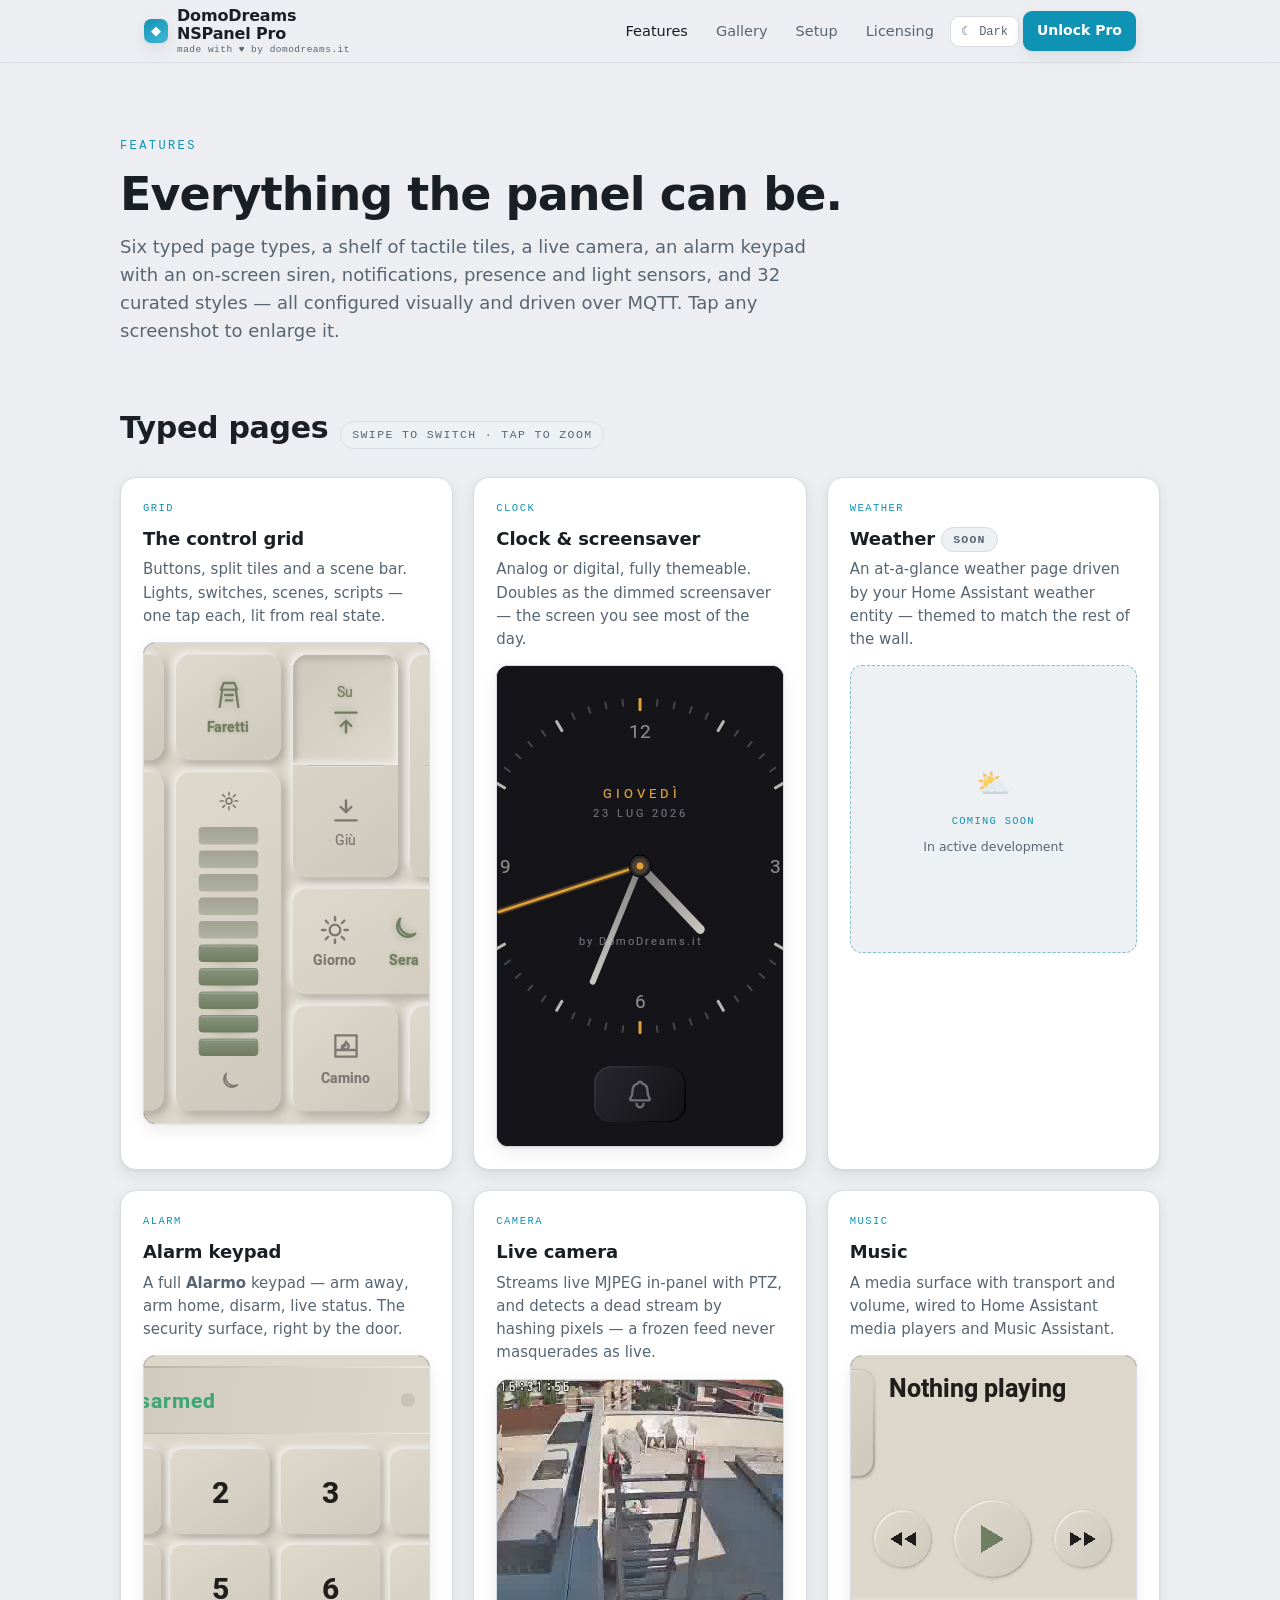
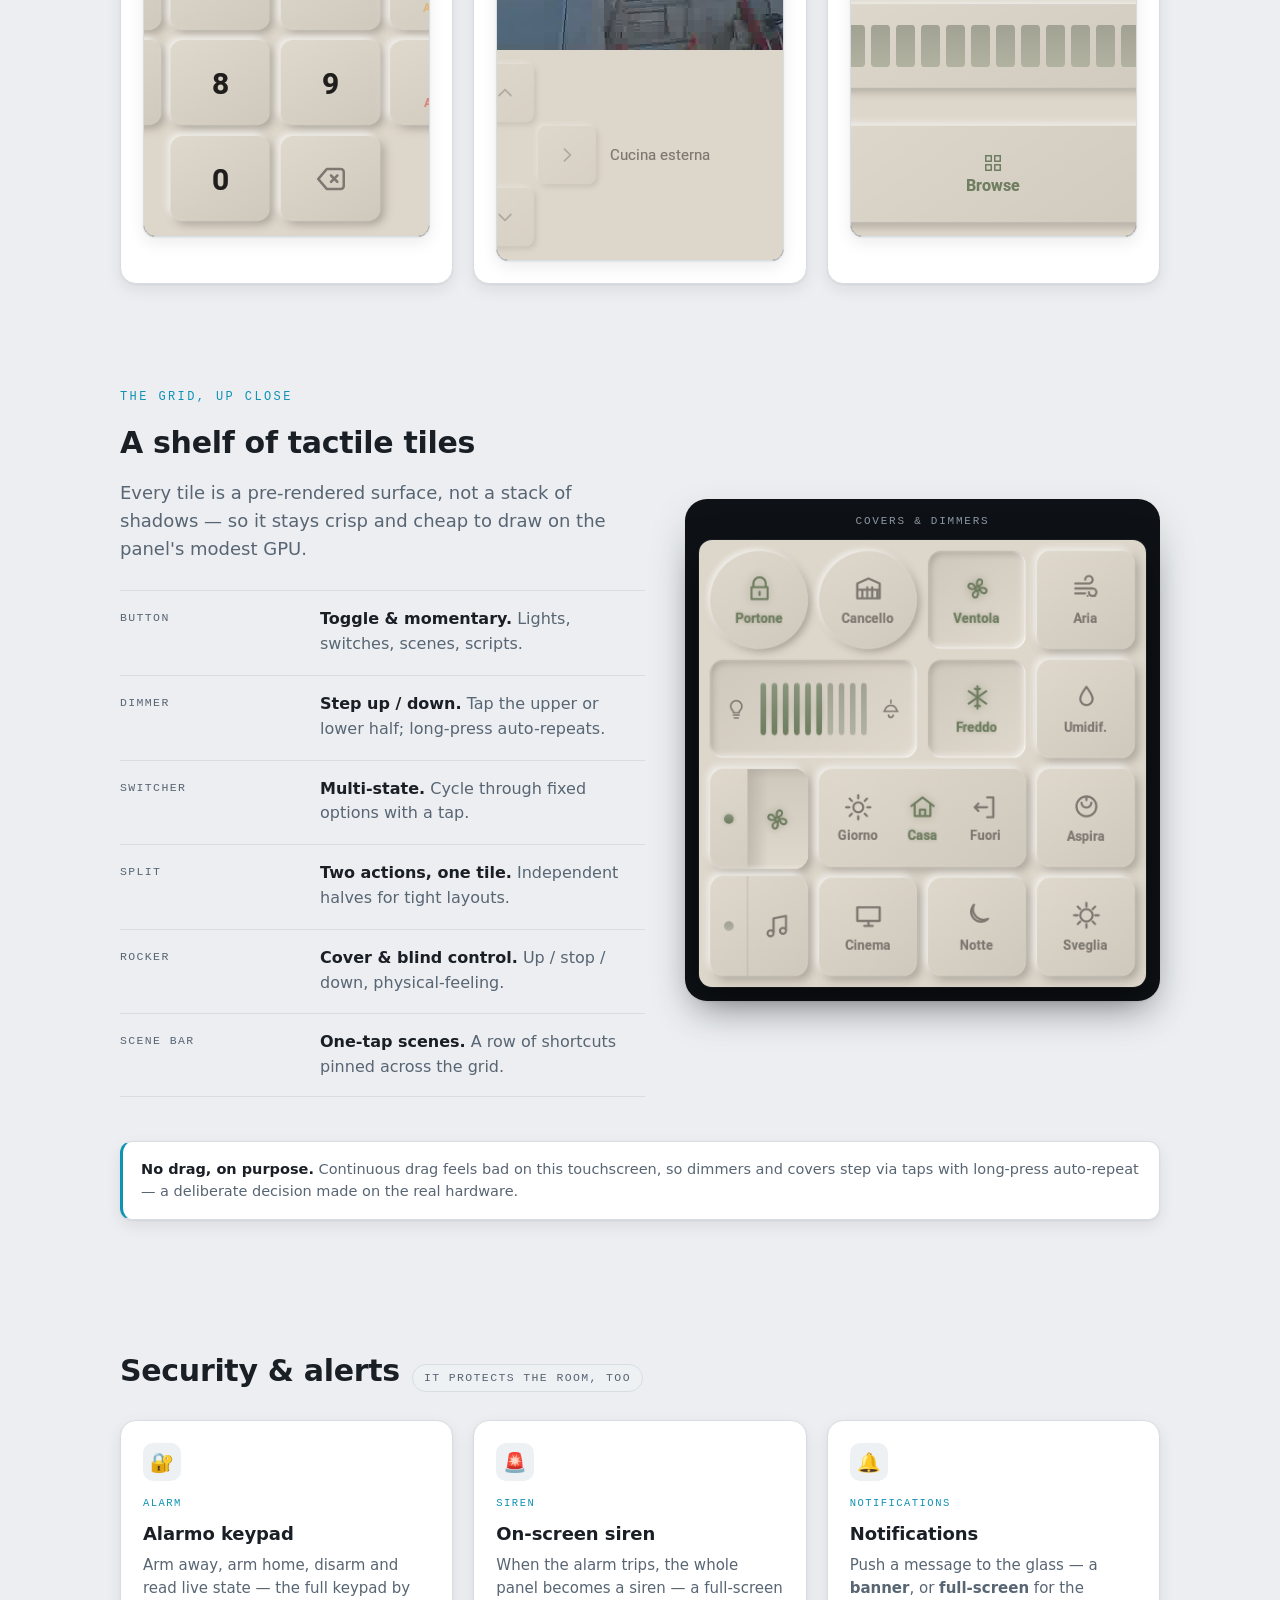
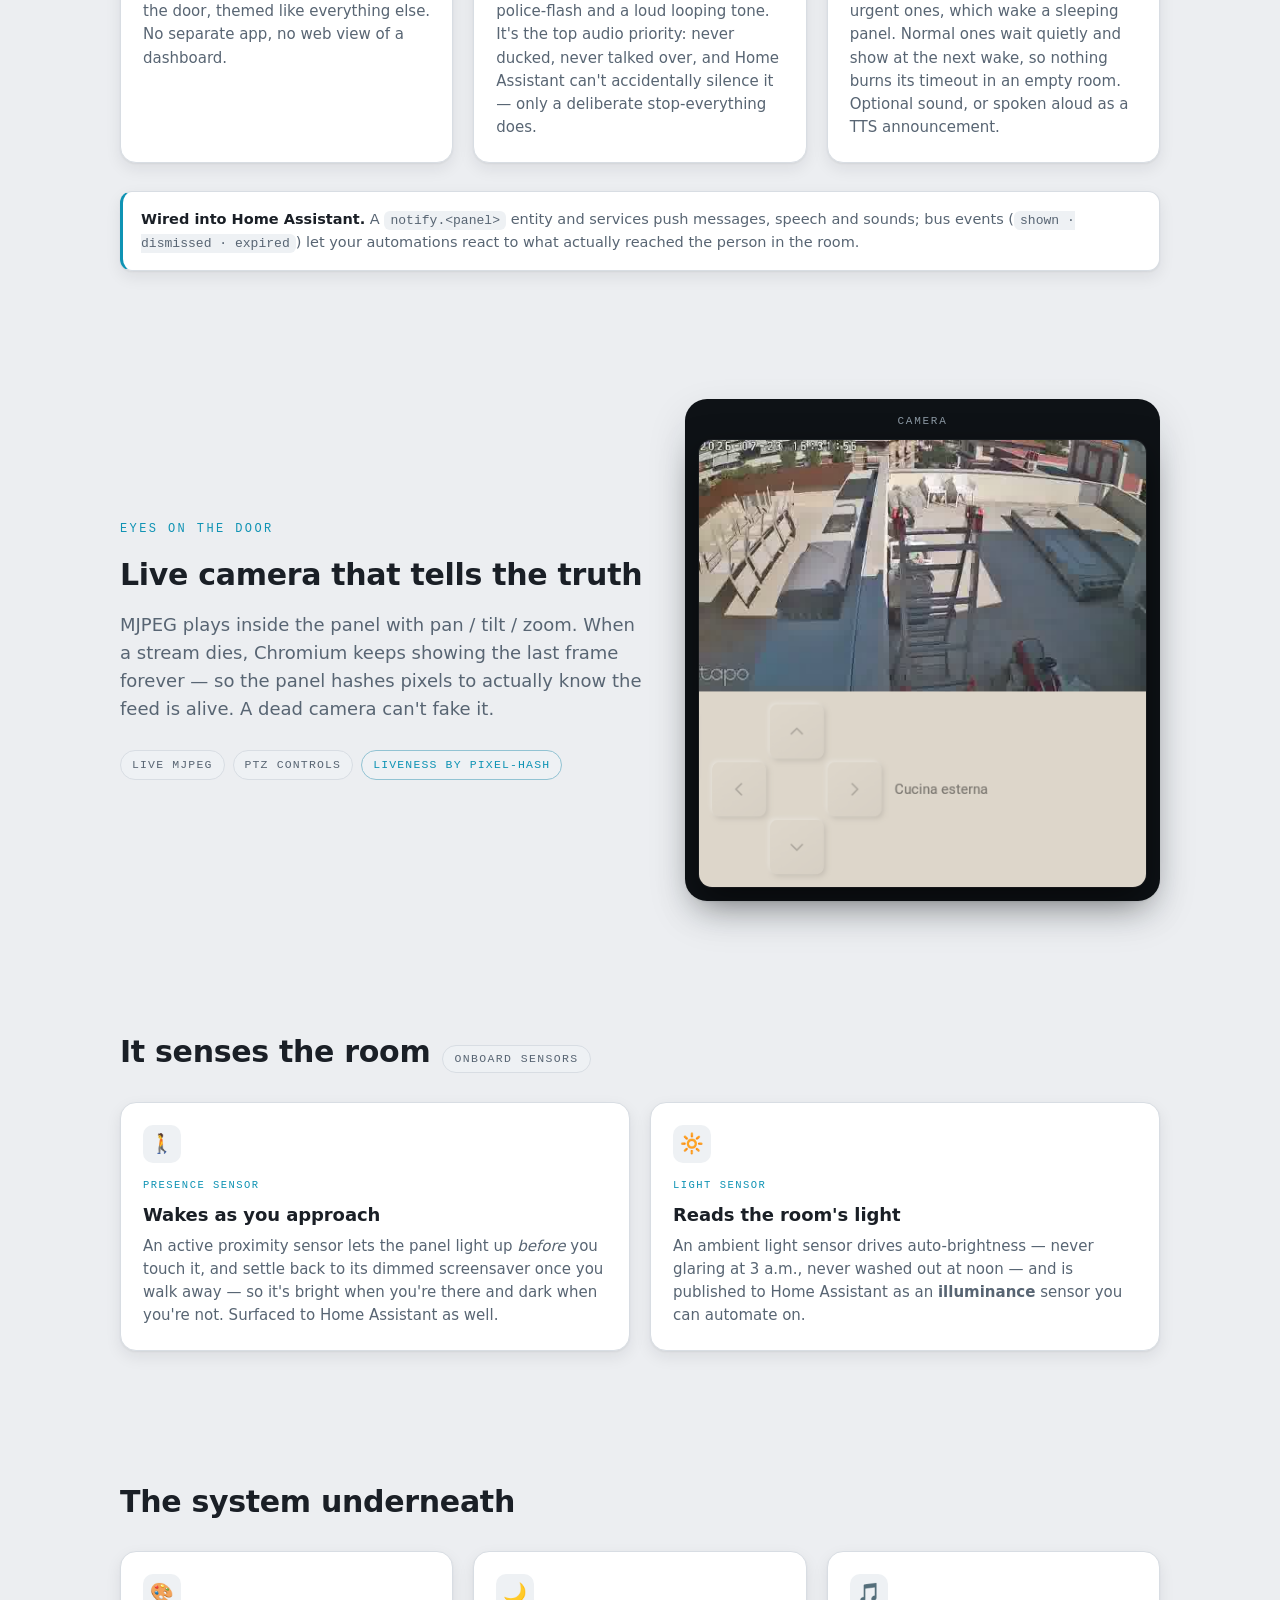
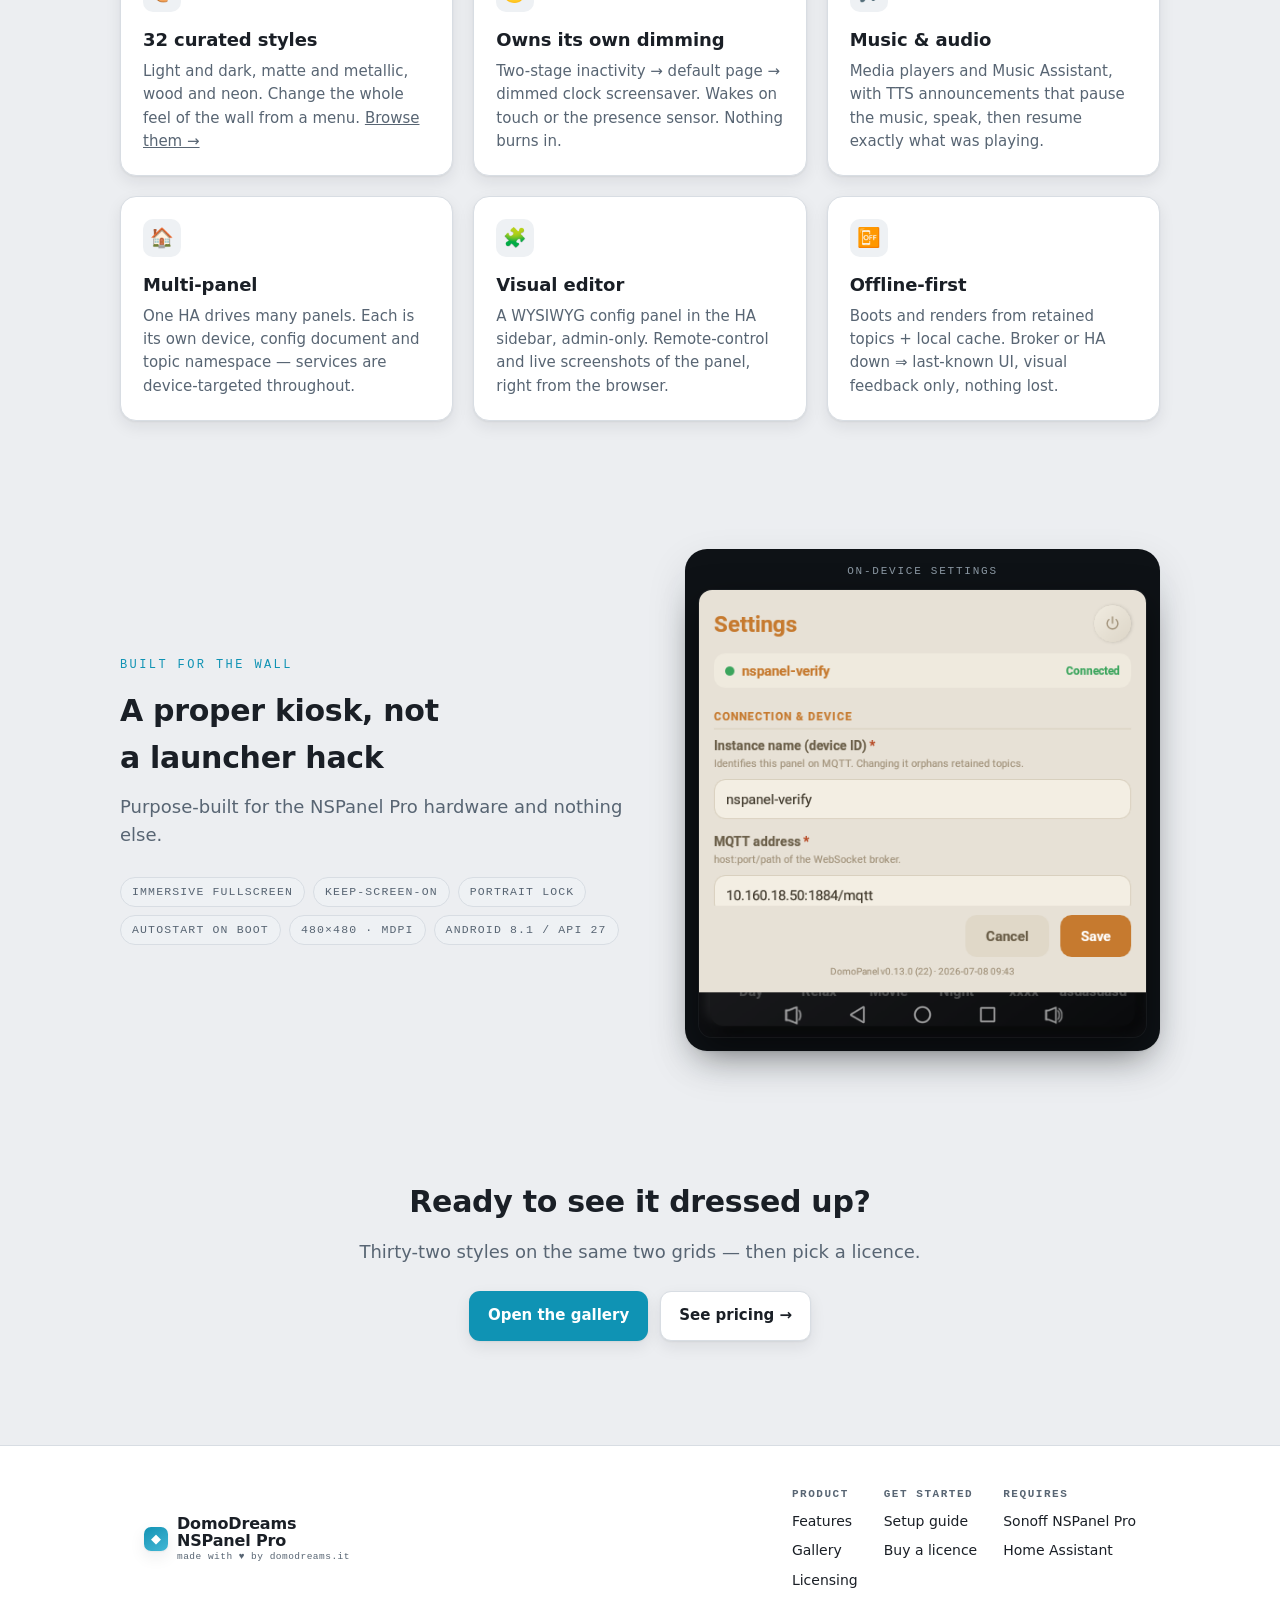
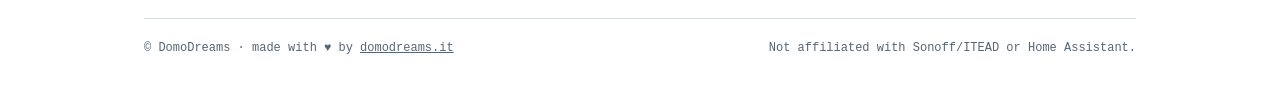
==== site/features.html @ 081d9b8d "site: add marketing site + Theme Studio (static)" ====
<!doctype html>
<html lang="en">
<head>
<meta charset="utf-8">
<meta name="viewport" content="width=device-width, initial-scale=1">
<title>Features — DomoDreams NSPanel Pro</title>
<meta name="description" content="Typed pages, tactile tiles, a live camera, an Alarmo keypad, an on-screen siren and notifications, presence and light sensors, 32 curated styles — all configured from Home Assistant.">
<link rel="icon" href="data:image/svg+xml,%3Csvg xmlns='http://www.w3.org/2000/svg' viewBox='0 0 32 32'%3E%3Crect width='32' height='32' rx='8' fill='%230f93b4'/%3E%3Ctext x='16' y='22' font-size='18' text-anchor='middle' fill='white' font-family='sans-serif'%3E%E2%97%86%3C/text%3E%3C/svg%3E">
<link rel="stylesheet" href="assets/style.css">
</head>
<body>

<header class="site-header">
  <div class="wrap">
    <a class="logo" href="index.html"><span class="logo-mark">◆</span>
      <span class="logo-text">DomoDreams <b>NSPanel Pro</b><small class="payoff">made with ♥ by domodreams.it</small></span></a>
    <nav class="site-nav">
      <a href="features.html" aria-current="page">Features</a>
      <a href="gallery.html">Gallery</a>
      <a href="setup.html">Setup</a>
      <a href="licensing.html">Licensing</a>
      <button id="themeBtn" type="button" aria-label="Toggle color theme">☾ Dark</button>
      <a class="btn btn-primary btn-sm" href="licensing.html#buy">Unlock Pro</a>
    </nav>
  </div>
</header>

<main>
  <section class="wrap hero">
    <p class="brand">Features</p>
    <h1>Everything the panel can be.</h1>
    <p class="lede">Six typed page types, a shelf of tactile tiles, a live camera, an alarm
      keypad with an on-screen siren, notifications, presence and light sensors, and 32
      curated styles — all configured visually and driven over MQTT. Tap any screenshot to
      enlarge it.</p>
  </section>

  <!-- PAGE TYPES -->
  <section class="wrap section-tight">
    <div class="sec-head"><h2>Typed pages</h2>
      <span class="tone">swipe to switch · tap to zoom</span></div>
    <div class="grid cols-3">
      <div class="card">
        <p class="klabel">grid</p>
        <h3>The control grid</h3>
        <p>Buttons, split tiles and a scene bar. Lights, switches, scenes, scripts — one tap
          each, lit from real state.</p>
        <div class="pt-shot"><img class="zoom" src="assets/img/grid.png" alt="Grid page on the panel" width="480" height="480" loading="lazy"></div>
      </div>
      <div class="card">
        <p class="klabel">clock</p>
        <h3>Clock &amp; screensaver</h3>
        <p>Analog or digital, fully themeable. Doubles as the dimmed screensaver — the screen
          you see most of the day.</p>
        <div class="pt-shot"><img class="zoom" src="assets/img/clock.png" alt="Clock page on the panel" width="480" height="480" loading="lazy"></div>
      </div>
      <div class="card">
        <p class="klabel">weather</p>
        <h3>Weather <span class="chip" style="vertical-align:middle">soon</span></h3>
        <p>An at-a-glance weather page driven by your Home Assistant weather entity — themed to
          match the rest of the wall.</p>
        <div class="ph soon"><span class="ph-ico">⛅</span><span class="ph-t">Coming soon</span>
          <span class="ph-s">In active development</span></div>
      </div>
      <div class="card">
        <p class="klabel">alarm</p>
        <h3>Alarm keypad</h3>
        <p>A full <b>Alarmo</b> keypad — arm away, arm home, disarm, live status. The security
          surface, right by the door.</p>
        <div class="pt-shot"><img class="zoom" src="assets/img/alarm.png" alt="Alarm keypad on the panel" width="480" height="480" loading="lazy"></div>
      </div>
      <div class="card">
        <p class="klabel">camera</p>
        <h3>Live camera</h3>
        <p>Streams live MJPEG in-panel with PTZ, and detects a dead stream by hashing pixels —
          a frozen feed never masquerades as live.</p>
        <div class="pt-shot"><img class="zoom" src="assets/img/camera.png" alt="Camera page on the panel" width="480" height="480" loading="lazy"></div>
      </div>
      <div class="card">
        <p class="klabel">music</p>
        <h3>Music</h3>
        <p>A media surface with transport and volume, wired to Home Assistant media players and
          Music Assistant.</p>
        <div class="pt-shot"><img class="zoom" src="assets/img/music.png" alt="Music page on the panel" width="480" height="480" loading="lazy"></div>
      </div>
    </div>
  </section>

  <!-- TILES -->
  <section class="wrap section">
    <div class="hero-grid" style="align-items:center">
      <div>
        <p class="brand">The grid, up close</p>
        <h2>A shelf of tactile tiles</h2>
        <p class="lede">Every tile is a pre-rendered surface, not a stack of shadows — so it
          stays crisp and cheap to draw on the panel's modest GPU.</p>
        <dl class="deflist pad-top">
          <div class="row"><dt>button</dt><dd><b>Toggle &amp; momentary.</b> <span>Lights, switches, scenes, scripts.</span></dd></div>
          <div class="row"><dt>dimmer</dt><dd><b>Step up / down.</b> <span>Tap the upper or lower half; long-press auto-repeats.</span></dd></div>
          <div class="row"><dt>switcher</dt><dd><b>Multi-state.</b> <span>Cycle through fixed options with a tap.</span></dd></div>
          <div class="row"><dt>split</dt><dd><b>Two actions, one tile.</b> <span>Independent halves for tight layouts.</span></dd></div>
          <div class="row"><dt>rocker</dt><dd><b>Cover &amp; blind control.</b> <span>Up / stop / down, physical-feeling.</span></dd></div>
          <div class="row"><dt>scene bar</dt><dd><b>One-tap scenes.</b> <span>A row of shortcuts pinned across the grid.</span></dd></div>
        </dl>
      </div>
      <figure class="device"><figcaption>Covers &amp; dimmers</figcaption>
        <img class="zoom" src="assets/img/covers.png" alt="Cover and dimmer tiles" width="480" height="480"></figure>
    </div>
    <div class="callout pad-top">
      <p><strong>No drag, on purpose.</strong> Continuous drag feels bad on this touchscreen, so
        dimmers and covers step via taps with long-press auto-repeat — a deliberate decision made
        on the real hardware.</p>
    </div>
  </section>

  <!-- SECURITY & ALERTS -->
  <section class="wrap section">
    <div class="sec-head"><h2>Security &amp; alerts</h2><span class="tone">it protects the room, too</span></div>
    <div class="grid cols-3">
      <div class="card">
        <div class="ico">🔐</div>
        <p class="klabel">alarm</p>
        <h3>Alarmo keypad</h3>
        <p>Arm away, arm home, disarm and read live state — the full keypad by the door, themed
          like everything else. No separate app, no web view of a dashboard.</p>
      </div>
      <div class="card">
        <div class="ico">🚨</div>
        <p class="klabel">siren</p>
        <h3>On-screen siren</h3>
        <p>When the alarm trips, the whole panel becomes a siren — a full-screen police-flash and
          a loud looping tone. It's the top audio priority: never ducked, never talked over, and
          Home Assistant can't accidentally silence it — only a deliberate stop-everything does.</p>
      </div>
      <div class="card">
        <div class="ico">🔔</div>
        <p class="klabel">notifications</p>
        <h3>Notifications</h3>
        <p>Push a message to the glass — a <b>banner</b>, or <b>full-screen</b> for the urgent
          ones, which wake a sleeping panel. Normal ones wait quietly and show at the next wake,
          so nothing burns its timeout in an empty room. Optional sound, or spoken aloud as a TTS
          announcement.</p>
      </div>
    </div>
    <div class="callout pad-top">
      <p><strong>Wired into Home Assistant.</strong> A <code class="inline">notify.&lt;panel&gt;</code>
        entity and services push messages, speech and sounds; bus events
        (<code class="inline">shown · dismissed · expired</code>) let your automations react to
        what actually reached the person in the room.</p>
    </div>
  </section>

  <!-- CAMERA -->
  <section class="wrap section">
    <div class="hero-grid" style="align-items:center">
      <div>
        <p class="brand">Eyes on the door</p>
        <h2>Live camera that tells the truth</h2>
        <p class="lede">MJPEG plays inside the panel with pan / tilt / zoom. When a stream dies,
          Chromium keeps showing the last frame forever — so the panel hashes pixels to actually
          know the feed is alive. A dead camera can't fake it.</p>
        <div class="chips pad-top">
          <span class="chip">Live MJPEG</span>
          <span class="chip">PTZ controls</span>
          <span class="chip accent">Liveness by pixel-hash</span>
        </div>
      </div>
      <figure class="device"><figcaption>Camera</figcaption>
        <img class="zoom" src="assets/img/camera.png" alt="Live camera page on the panel" width="480" height="480" loading="lazy"></figure>
    </div>
  </section>

  <!-- SENSORS -->
  <section class="wrap section">
    <div class="sec-head"><h2>It senses the room</h2><span class="tone">onboard sensors</span></div>
    <div class="grid cols-2">
      <div class="card">
        <div class="ico">🚶</div>
        <p class="klabel">presence sensor</p>
        <h3>Wakes as you approach</h3>
        <p>An active proximity sensor lets the panel light up <em>before</em> you touch it, and
          settle back to its dimmed screensaver once you walk away — so it's bright when you're
          there and dark when you're not. Surfaced to Home Assistant as well.</p>
      </div>
      <div class="card">
        <div class="ico">🔆</div>
        <p class="klabel">light sensor</p>
        <h3>Reads the room's light</h3>
        <p>An ambient light sensor drives auto-brightness — never glaring at 3 a.m., never washed
          out at noon — and is published to Home Assistant as an <b>illuminance</b> sensor you can
          automate on.</p>
      </div>
    </div>
  </section>

  <!-- SYSTEM -->
  <section class="wrap section">
    <div class="sec-head"><h2>The system underneath</h2></div>
    <div class="grid cols-3">
      <div class="card">
        <div class="ico">🎨</div>
        <h3>32 curated styles</h3>
        <p>Light and dark, matte and metallic, wood and neon. Change the whole feel of the wall
          from a menu. <a href="gallery.html">Browse them →</a></p>
      </div>
      <div class="card">
        <div class="ico">🌙</div>
        <h3>Owns its own dimming</h3>
        <p>Two-stage inactivity → default page → dimmed clock screensaver. Wakes on touch or the
          presence sensor. Nothing burns in.</p>
      </div>
      <div class="card">
        <div class="ico">🎵</div>
        <h3>Music &amp; audio</h3>
        <p>Media players and Music Assistant, with TTS announcements that pause the music, speak,
          then resume exactly what was playing.</p>
      </div>
      <div class="card">
        <div class="ico">🏠</div>
        <h3>Multi-panel</h3>
        <p>One HA drives many panels. Each is its own device, config document and topic namespace —
          services are device-targeted throughout.</p>
      </div>
      <div class="card">
        <div class="ico">🧩</div>
        <h3>Visual editor</h3>
        <p>A WYSIWYG config panel in the HA sidebar, admin-only. Remote-control and live
          screenshots of the panel, right from the browser.</p>
      </div>
      <div class="card">
        <div class="ico">📴</div>
        <h3>Offline-first</h3>
        <p>Boots and renders from retained topics + local cache. Broker or HA down ⇒ last-known
          UI, visual feedback only, nothing lost.</p>
      </div>
    </div>
  </section>

  <!-- KIOSK -->
  <section class="wrap section">
    <div class="hero-grid" style="align-items:center">
      <div>
        <p class="brand">Built for the wall</p>
        <h2>A proper kiosk, not a launcher hack</h2>
        <p class="lede">Purpose-built for the NSPanel Pro hardware and nothing else.</p>
        <div class="chips pad-top">
          <span class="chip">Immersive fullscreen</span>
          <span class="chip">Keep-screen-on</span>
          <span class="chip">Portrait lock</span>
          <span class="chip">Autostart on boot</span>
          <span class="chip">480×480 · mdpi</span>
          <span class="chip">Android 8.1 / API 27</span>
        </div>
      </div>
      <figure class="device"><figcaption>On-device settings</figcaption>
        <img class="zoom" src="assets/img/settings.png" alt="On-device settings screen" width="480" height="480"></figure>
    </div>
  </section>

  <section class="wrap section center">
    <h2>Ready to see it dressed up?</h2>
    <p class="lede center">Thirty-two styles on the same two grids — then pick a licence.</p>
    <div class="btn-row center">
      <a class="btn btn-primary" href="gallery.html">Open the gallery</a>
      <a class="btn" href="licensing.html#buy">See pricing →</a>
    </div>
  </section>
</main>

<footer class="site-footer">
  <div class="wrap">
    <div class="foot-top">
      <a class="logo" href="index.html"><span class="logo-mark">◆</span>
        <span class="logo-text">DomoDreams <b>NSPanel Pro</b><small class="payoff">made with ♥ by domodreams.it</small></span></a>
      <div class="foot-links">
        <div class="foot-col"><b>Product</b>
          <a href="features.html">Features</a>
          <a href="gallery.html">Gallery</a>
          <a href="licensing.html">Licensing</a>
        </div>
        <div class="foot-col"><b>Get started</b>
          <a href="setup.html">Setup guide</a>
          <a href="licensing.html#buy">Buy a licence</a>
        </div>
        <div class="foot-col"><b>Requires</b>
          <a href="https://sonoff.tech/product/central-control-panel/nspanel-pro/" target="_blank" rel="noopener">Sonoff NSPanel Pro</a>
          <a href="https://www.home-assistant.io/" target="_blank" rel="noopener">Home Assistant</a>
        </div>
      </div>
    </div>
    <div class="foot-bottom">
      <span>© DomoDreams · made with ♥ by <a href="https://domodreams.it" target="_blank" rel="noopener">domodreams.it</a></span>
      <span>Not affiliated with Sonoff/ITEAD or Home Assistant.</span>
    </div>
  </div>
</footer>

<script src="assets/site.js"></script>
</body>
</html>
---- site/assets/style.css ----
/* DomoDreams NSPanel Pro — promo site
   Design system lifted from the reference theme-gallery artifact:
   cool-gray canvas, teal accent, monospace eyebrow labels, soft shadows,
   dark device frames. Light + dark aware. */

:root{
  --bg:#eceef1; --card:#ffffff; --screen:#0e1216; --ink:#1a1f26; --soft:#586573;
  --line:#d8dde3; --accent:#0f93b4; --accent-ink:#ffffff; --chip:#eef1f4;
  --ok:#1f9d61; --warn:#c8871b;
  --shadow:0 1px 2px rgba(20,30,40,.06), 0 16px 40px rgba(20,30,40,.12);
  --shadow-sm:0 1px 2px rgba(20,30,40,.06), 0 6px 16px rgba(20,30,40,.08);
  --mono:ui-monospace,"SFMono-Regular","Cascadia Code",Menlo,Consolas,monospace;
  --sans:system-ui,-apple-system,"Segoe UI",Roboto,"Helvetica Neue",sans-serif;
  --maxw:1040px;
}
@media (prefers-color-scheme: dark){
  :root{ --bg:#0d1115; --card:#161c22; --screen:#04070a; --ink:#e7ecf1; --soft:#94a0ab;
    --line:#232a31; --accent:#3bb4d6; --accent-ink:#04121a; --chip:#1e252c;
    --ok:#43c987; --warn:#e2ab4e;
    --shadow:0 1px 2px rgba(0,0,0,.5), 0 18px 46px rgba(0,0,0,.42);
    --shadow-sm:0 1px 2px rgba(0,0,0,.4), 0 6px 16px rgba(0,0,0,.35); }
}
:root[data-theme="light"]{ --bg:#eceef1; --card:#ffffff; --screen:#0e1216; --ink:#1a1f26;
  --soft:#586573; --line:#d8dde3; --accent:#0f93b4; --accent-ink:#ffffff; --chip:#eef1f4;
  --ok:#1f9d61; --warn:#c8871b;
  --shadow:0 1px 2px rgba(20,30,40,.06), 0 16px 40px rgba(20,30,40,.12);
  --shadow-sm:0 1px 2px rgba(20,30,40,.06), 0 6px 16px rgba(20,30,40,.08); }
:root[data-theme="dark"]{ --bg:#0d1115; --card:#161c22; --screen:#04070a; --ink:#e7ecf1;
  --soft:#94a0ab; --line:#232a31; --accent:#3bb4d6; --accent-ink:#04121a; --chip:#1e252c;
  --ok:#43c987; --warn:#e2ab4e;
  --shadow:0 1px 2px rgba(0,0,0,.5), 0 18px 46px rgba(0,0,0,.42);
  --shadow-sm:0 1px 2px rgba(0,0,0,.4), 0 6px 16px rgba(0,0,0,.35); }

*{ box-sizing:border-box; }
html{ scroll-behavior:smooth; }
body{ margin:0; background:var(--bg); color:var(--ink); font-family:var(--sans);
  line-height:1.55; -webkit-font-smoothing:antialiased; }
img{ max-width:100%; }
a{ color:inherit; }

.wrap{ max-width:var(--maxw); margin:0 auto; padding:0 24px; }
.section{ padding:64px 0; }
.section-tight{ padding:40px 0; }

/* ---- eyebrow / headings ---- */
.brand{ font-family:var(--mono); font-size:12px; letter-spacing:.2em; text-transform:uppercase;
  color:var(--accent); margin:0 0 14px; }
h1{ font-size:clamp(30px,5vw,46px); margin:0 0 14px; letter-spacing:-.02em;
  font-weight:640; text-wrap:balance; line-height:1.08; }
h2{ font-size:clamp(23px,3vw,30px); margin:0 0 12px; letter-spacing:-.01em; font-weight:640;
  text-wrap:balance; }
h3{ font-size:18px; margin:0 0 6px; letter-spacing:-.005em; font-weight:620; }
.lede{ font-size:clamp(16px,2vw,18px); color:var(--soft); margin:0; max-width:62ch; }
.eyebrow{ font-family:var(--mono); font-size:11.5px; letter-spacing:.16em; text-transform:uppercase;
  color:var(--soft); margin:0 0 10px; }
.center{ text-align:center; }
.center .lede{ margin-inline:auto; }

/* ---- header / nav ---- */
.site-header{ position:sticky; top:0; z-index:50; background:color-mix(in srgb, var(--bg) 82%, transparent);
  backdrop-filter:saturate(140%) blur(12px); border-bottom:1px solid var(--line); }
.site-header .wrap{ display:flex; align-items:center; gap:18px; height:62px; }
.logo{ display:flex; align-items:center; gap:9px; text-decoration:none; color:var(--ink);
  font-weight:600; letter-spacing:-.01em; margin-right:auto; }
.logo-mark{ width:24px; height:24px; border-radius:7px; display:grid; place-items:center;
  background:linear-gradient(150deg,var(--accent),color-mix(in srgb,var(--accent) 55%, #7de3ff));
  color:var(--accent-ink); font-size:13px; box-shadow:var(--shadow-sm); }
.logo b{ font-weight:640; }
.logo-text{ display:inline-flex; flex-direction:column; line-height:1.12; }
.payoff{ font-family:var(--mono); font-size:9.5px; letter-spacing:.05em; color:var(--soft);
  font-weight:500; margin-top:2px; text-transform:none; }
.payoff a{ color:inherit; text-decoration:none; }
.payoff a:hover{ color:var(--accent); }
.site-nav{ display:flex; align-items:center; gap:4px; }
/* :not(.btn) so these link styles never override .btn/.btn-primary colors —
   ".site-nav a" (0,1,1) would otherwise out-specify ".btn-primary" (0,1,0). */
.site-nav a:not(.btn){ text-decoration:none; color:var(--soft); font-size:14.5px; font-weight:530;
  padding:8px 12px; border-radius:9px; }
.site-nav a:not(.btn):hover{ color:var(--ink); background:var(--chip); }
.site-nav a:not(.btn)[aria-current="page"]{ color:var(--ink); }
.nav-toggle,.menu-btn{ display:none; }
#themeBtn{ font-family:var(--mono); font-size:12px; border:1px solid var(--line); background:var(--card);
  color:var(--soft); border-radius:9px; padding:7px 10px; cursor:pointer; }
#themeBtn:hover{ color:var(--ink); }

/* ---- buttons ---- */
.btn{ display:inline-flex; align-items:center; gap:8px; font-family:var(--sans); font-size:15px;
  font-weight:560; text-decoration:none; border-radius:11px; padding:12px 18px; cursor:pointer;
  border:1px solid var(--line); background:var(--card); color:var(--ink); box-shadow:var(--shadow-sm);
  transition:transform .06s ease, box-shadow .12s ease; }
.btn:hover{ transform:translateY(-1px); }
.btn:active{ transform:translateY(0); }
.btn-primary{ background:var(--accent); border-color:transparent; color:var(--accent-ink); }
.btn-ghost{ background:transparent; box-shadow:none; }
.btn-sm{ padding:8px 13px; font-size:14px; border-radius:9px; }
.btn-block{ width:100%; justify-content:center; }
.btn-row{ display:flex; flex-wrap:wrap; gap:12px; margin-top:26px; }
.center .btn-row{ justify-content:center; }

/* ---- hero ---- */
.hero{ padding:74px 0 20px; }
.hero .lede{ margin-top:4px; }
.hero-grid{ display:grid; grid-template-columns:1.05fr .95fr; gap:40px; align-items:center; }
.hero-shots{ display:flex; gap:16px; justify-content:center; }
.hero-shots .device{ flex:1; max-width:210px; }

/* ---- device frame (from artifact) ---- */
.device{ background:var(--screen); border-radius:22px; padding:14px; box-shadow:var(--shadow); }
.device figcaption{ font-family:var(--mono); font-size:11px; letter-spacing:.16em; text-transform:uppercase;
  color:#8a97a2; text-align:center; margin:0 0 10px; }
.device img{ display:block; width:100%; height:auto; border-radius:13px; aspect-ratio:1/1; object-fit:cover;
  box-shadow:0 0 0 1px rgba(255,255,255,.05), 0 14px 34px rgba(0,0,0,.5); }
figure{ margin:0; }

/* ---- generic card grid ---- */
.grid{ display:grid; gap:20px; }
.cols-2{ grid-template-columns:repeat(2,1fr); }
.cols-3{ grid-template-columns:repeat(3,1fr); }
.card{ background:var(--card); border:1px solid var(--line); border-radius:16px; padding:22px;
  box-shadow:var(--shadow-sm); }
.card .ico{ width:38px; height:38px; border-radius:10px; display:grid; place-items:center; font-size:19px;
  background:var(--chip); margin-bottom:14px; }
.card p{ color:var(--soft); margin:6px 0 0; font-size:15px; }
.card .klabel{ font-family:var(--mono); font-size:10.5px; letter-spacing:.14em; text-transform:uppercase;
  color:var(--accent); margin:0 0 8px; }

/* ---- feature rows w/ mono labels ---- */
.deflist{ display:grid; gap:2px; }
.deflist .row{ display:grid; grid-template-columns:180px 1fr; gap:20px; padding:16px 0;
  border-top:1px solid var(--line); }
.deflist .row:last-child{ border-bottom:1px solid var(--line); }
.deflist dt{ font-family:var(--mono); font-size:11.5px; letter-spacing:.12em; text-transform:uppercase;
  color:var(--soft); margin:2px 0 0; }
.deflist dd{ margin:0; color:var(--ink); }
.deflist dd b{ font-weight:600; }
.deflist dd span{ color:var(--soft); }

/* ---- chips / badges ---- */
.chips{ display:flex; flex-wrap:wrap; gap:8px; }
.chip{ font-family:var(--mono); font-size:11.5px; text-transform:uppercase; letter-spacing:.1em;
  color:var(--soft); border:1px solid var(--line); background:var(--chip); border-radius:999px;
  padding:5px 11px; }
.chip.accent{ color:var(--accent); border-color:color-mix(in srgb,var(--accent) 35%, var(--line)); }
.badge{ display:inline-block; font-family:var(--mono); font-size:10.5px; letter-spacing:.12em;
  text-transform:uppercase; padding:3px 9px; border-radius:999px; background:var(--accent);
  color:var(--accent-ink); }

/* ---- section head ---- */
.sec-head{ display:flex; align-items:baseline; gap:12px; margin-bottom:26px; flex-wrap:wrap; }
.sec-head h2{ margin:0; }
.tone{ font-family:var(--mono); font-size:11.5px; text-transform:uppercase; letter-spacing:.12em;
  color:var(--soft); border:1px solid var(--line); background:var(--chip); border-radius:999px;
  padding:4px 11px; }

/* ---- pricing ---- */
.price-grid{ display:grid; grid-template-columns:1.15fr .85fr; gap:22px; align-items:start; }
.plan{ background:var(--card); border:1px solid var(--line); border-radius:20px; padding:26px;
  box-shadow:var(--shadow); }
.plan.featured{ border-color:color-mix(in srgb,var(--accent) 45%, var(--line));
  box-shadow:0 1px 2px rgba(20,30,40,.06), 0 22px 54px rgba(15,147,180,.16); position:relative; }
.plan .price{ display:flex; align-items:baseline; gap:6px; margin:6px 0 2px; }
.plan .price .amt{ font-size:40px; font-weight:660; letter-spacing:-.02em; }
.plan .price .per{ color:var(--soft); font-size:14px; }
.plan .sub{ color:var(--soft); font-size:14px; margin:0 0 18px; }
.feat{ list-style:none; padding:0; margin:0 0 20px; display:grid; gap:9px; }
.feat li{ display:flex; gap:10px; align-items:flex-start; font-size:14.5px; }
.feat li::before{ content:"✓"; color:var(--ok); font-weight:700; margin-top:1px; }
.feat li.no{ color:var(--soft); }
.feat li.no::before{ content:"—"; color:var(--soft); font-weight:600; }
.addon-grid{ display:grid; grid-template-columns:repeat(2,1fr); gap:12px; }
.addon{ display:flex; justify-content:space-between; align-items:center; gap:10px;
  border:1px solid var(--line); border-radius:12px; padding:13px 15px; background:var(--card); }
.addon .n{ font-weight:560; font-size:14.5px; }
.addon .p{ font-family:var(--mono); font-size:13px; color:var(--accent); white-space:nowrap; }
.note{ font-family:var(--mono); font-size:12.5px; color:var(--soft); }

/* ---- comparison table ---- */
.table{ width:100%; border-collapse:collapse; background:var(--card); border:1px solid var(--line);
  border-radius:14px; overflow:hidden; box-shadow:var(--shadow-sm); }
.table th,.table td{ text-align:left; padding:13px 16px; border-top:1px solid var(--line); font-size:14.5px; }
.table thead th{ border-top:0; font-family:var(--mono); font-size:11px; letter-spacing:.12em;
  text-transform:uppercase; color:var(--soft); font-weight:600; }
.table td.c,.table th.c{ text-align:center; }
.table .yes{ color:var(--ok); font-weight:700; }
.table .free{ color:var(--soft); }
.tscroll{ overflow-x:auto; }

/* ---- steps ---- */
.steps{ display:grid; gap:18px; counter-reset:step; }
.step{ display:grid; grid-template-columns:auto 1fr; gap:18px; align-items:start;
  background:var(--card); border:1px solid var(--line); border-radius:16px; padding:20px 22px;
  box-shadow:var(--shadow-sm); }
.step .num{ counter-increment:step; width:34px; height:34px; border-radius:10px; display:grid;
  place-items:center; background:var(--accent); color:var(--accent-ink); font-weight:660; font-size:15px; }
.step .num::before{ content:counter(step); }
.step p{ color:var(--soft); margin:6px 0 0; font-size:14.5px; }
.step code,.mono{ font-family:var(--mono); }

/* ---- callout ---- */
.callout{ border:1px solid var(--line); border-left:3px solid var(--accent); background:var(--card);
  border-radius:12px; padding:16px 18px; box-shadow:var(--shadow-sm); }
.callout p{ margin:0; color:var(--soft); font-size:14.5px; }
.callout strong{ color:var(--ink); }

/* ---- code ---- */
pre.code{ font-family:var(--mono); font-size:13px; background:var(--screen); color:#cdd8e0;
  border-radius:12px; padding:16px 18px; overflow-x:auto; margin:0; box-shadow:var(--shadow-sm);
  line-height:1.6; }
pre.code .c{ color:#7f8b96; }
pre.code .k{ color:#7cd0e8; }
code.inline{ font-family:var(--mono); font-size:.9em; background:var(--chip); padding:2px 6px;
  border-radius:6px; }

/* ---- gallery (theme switcher) ---- */
.controls{ display:flex; flex-wrap:wrap; gap:14px; align-items:flex-end; margin:6px 0 8px; }
.field{ position:relative; }
label.lbl{ display:block; font-family:var(--mono); font-size:11px; letter-spacing:.14em;
  text-transform:uppercase; color:var(--soft); margin:0 0 6px 2px; }
select{ appearance:none; font-family:var(--sans); font-size:16px; font-weight:560; color:var(--ink);
  background:var(--card); border:1px solid var(--line); border-radius:12px;
  padding:12px 44px 12px 15px; min-width:260px; cursor:pointer; box-shadow:var(--shadow-sm); }
select:focus{ outline:2px solid var(--accent); outline-offset:2px; }
.field::after{ content:"▾"; position:absolute; right:16px; bottom:12px; color:var(--soft);
  pointer-events:none; font-size:14px; }
.count{ font-family:var(--mono); font-size:12.5px; color:var(--soft); padding-bottom:12px; }
.screens{ display:grid; grid-template-columns:1fr 1fr; gap:22px; margin-top:6px; }

/* ---- gallery: featured + typed grids ---- */
.featured{ display:grid; grid-template-columns:1fr; gap:14px; }
.theme-grid{ display:grid; grid-template-columns:repeat(auto-fill, minmax(270px,1fr)); gap:18px; }
.theme-card{ background:var(--card); border:1px solid var(--line); border-radius:16px; padding:12px;
  box-shadow:var(--shadow-sm); cursor:pointer; transition:transform .07s ease, box-shadow .12s ease,
  border-color .12s ease; }
.theme-card:hover{ transform:translateY(-2px); }
.theme-card:focus-visible{ outline:2px solid var(--accent); outline-offset:2px; }
.theme-card.active{ border-color:var(--accent);
  box-shadow:0 0 0 2px color-mix(in srgb,var(--accent) 55%, transparent), var(--shadow-sm); }
.switcher{ display:grid; gap:14px; }
.switcher .screens{ margin-top:2px; }
.theme-pair{ display:grid; grid-template-columns:1fr 1fr; gap:8px; background:var(--screen);
  border-radius:12px; padding:8px; }
.theme-pair img{ width:100%; height:auto; aspect-ratio:1/1; object-fit:cover; border-radius:9px;
  display:block; box-shadow:0 0 0 1px rgba(255,255,255,.05), 0 6px 16px rgba(0,0,0,.35); }
.theme-card figcaption{ display:flex; align-items:center; justify-content:space-between; gap:10px;
  margin-top:11px; padding:0 2px; }
.theme-card .tname{ font-weight:570; font-size:14.5px; letter-spacing:-.005em; }
.theme-card .ttone{ font-family:var(--mono); font-size:10px; text-transform:uppercase; letter-spacing:.12em;
  color:var(--soft); border:1px solid var(--line); background:var(--chip); border-radius:999px; padding:3px 8px; }
.grid-caps{ display:flex; justify-content:space-between; font-family:var(--mono); font-size:10.5px;
  letter-spacing:.14em; text-transform:uppercase; color:#8a97a2; padding:2px 6px 10px; }

/* ---- setup walkthrough ---- */
.wrap-narrow{ max-width:840px; margin:0 auto; padding:0 24px; }
.chip .dot{ color:var(--ok); }
.phase-block{ margin-top:8px; }
.phase-head{ display:flex; align-items:baseline; gap:14px; padding-bottom:14px;
  margin:44px 0 26px; border-bottom:1px solid var(--line); }
.phase-head .eyebrow{ margin:0; }
.phase-head h2{ margin:0; font-size:22px; }
.walk-steps{ display:grid; gap:36px; }
.walk-step{ margin:0; }
.walk-cap{ display:flex; gap:16px; align-items:flex-start; margin-bottom:16px; }
.walk-cap .idx{ font-family:var(--mono); font-size:13px; font-weight:600; color:var(--accent);
  border:1px solid var(--line); background:var(--card); border-radius:8px; padding:6px 9px;
  min-width:36px; text-align:center; flex:0 0 auto; font-variant-numeric:tabular-nums; line-height:1.2; }
.walk-cap h3{ margin:2px 0 4px; font-size:16.5px; font-weight:620; letter-spacing:-.01em; }
.walk-cap p{ margin:0; color:var(--soft); font-size:14.5px; max-width:60ch; }
.shot{ border:1px solid var(--line); border-radius:14px; overflow:hidden; box-shadow:var(--shadow-sm);
  background:var(--card); }
.shot img{ display:block; width:100%; height:auto; }
.shot.device{ background:var(--screen); border-color:var(--screen); display:flex; justify-content:center;
  padding:26px; }
.shot.device img{ width:min(360px,80%); border-radius:14px;
  box-shadow:0 0 0 1px rgba(255,255,255,.06), 0 18px 50px rgba(0,0,0,.5); }

/* ---- lightbox (click-to-expand) ---- */
img.zoom{ cursor:zoom-in; }
.lightbox{ position:fixed; inset:0; background:rgba(6,10,13,.88); display:none;
  align-items:center; justify-content:center; padding:28px; z-index:100; cursor:zoom-out; }
.lightbox.on{ display:flex; }
.lightbox img{ max-width:100%; max-height:100%; border-radius:12px;
  box-shadow:0 30px 90px rgba(0,0,0,.6); }
.lightbox .lb-close{ position:absolute; top:16px; right:22px; color:#fff; font-size:30px;
  background:none; border:0; cursor:pointer; line-height:1; opacity:.8; }
.lightbox .lb-close:hover{ opacity:1; }

/* ---- page-type thumbnail + placeholder ---- */
.pt-shot{ margin-top:14px; border-radius:12px; overflow:hidden; background:var(--screen);
  border:1px solid var(--line); box-shadow:var(--shadow-sm); }
.pt-shot img{ display:block; width:100%; aspect-ratio:1/1; object-fit:cover; }
.ph{ display:flex; flex-direction:column; align-items:center; justify-content:center; text-align:center;
  gap:8px; aspect-ratio:1/1; border:1.5px dashed var(--line); border-radius:12px; background:var(--chip);
  color:var(--soft); padding:16px; margin-top:14px; }
.ph .ph-ico{ font-size:28px; opacity:.7; }
.ph .ph-t{ font-family:var(--mono); font-size:10.5px; letter-spacing:.12em; text-transform:uppercase; }
.ph .ph-s{ font-size:12.5px; }
.ph.soon{ border-color:color-mix(in srgb,var(--accent) 42%, var(--line)); }
.ph.soon .ph-t{ color:var(--accent); }
.ph-wide{ aspect-ratio:16/10; }

/* ---- footer ---- */
.site-footer{ border-top:1px solid var(--line); margin-top:40px; background:var(--card); }
.site-footer .wrap{ padding-top:40px; padding-bottom:40px; }
.foot-top{ display:flex; justify-content:space-between; gap:30px; flex-wrap:wrap; margin-bottom:26px; }
.foot-top .logo{ margin-right:0; }
.foot-links{ display:flex; gap:26px; flex-wrap:wrap; }
.foot-col{ display:grid; gap:8px; align-content:start; }
.foot-col b{ font-family:var(--mono); font-size:11px; letter-spacing:.14em; text-transform:uppercase;
  color:var(--soft); font-weight:600; }
.foot-col a{ text-decoration:none; color:var(--ink); font-size:14px; }
.foot-col a:hover{ color:var(--accent); }
.foot-bottom{ display:flex; justify-content:space-between; gap:16px; flex-wrap:wrap;
  border-top:1px solid var(--line); padding-top:20px; font-family:var(--mono); font-size:12px;
  color:var(--soft); }

/* ---- misc ---- */
.hr{ height:1px; background:var(--line); border:0; margin:0; }
.muted{ color:var(--soft); }
.stack{ display:grid; gap:14px; }
.pad-top{ margin-top:28px; }

/* ---- responsive ---- */
@media (max-width:880px){
  .hero-grid{ grid-template-columns:1fr; gap:28px; }
  .price-grid{ grid-template-columns:1fr; }
  .cols-3{ grid-template-columns:1fr 1fr; }
}
@media (max-width:680px){
  .section{ padding:48px 0; }
  .site-nav a:not(.btn){ display:none; }
  .cols-2,.cols-3{ grid-template-columns:1fr; }
  .screens{ grid-template-columns:1fr; }
  .addon-grid{ grid-template-columns:1fr; }
  .deflist .row{ grid-template-columns:1fr; gap:6px; }
  .foot-bottom{ flex-direction:column; gap:8px; }
}
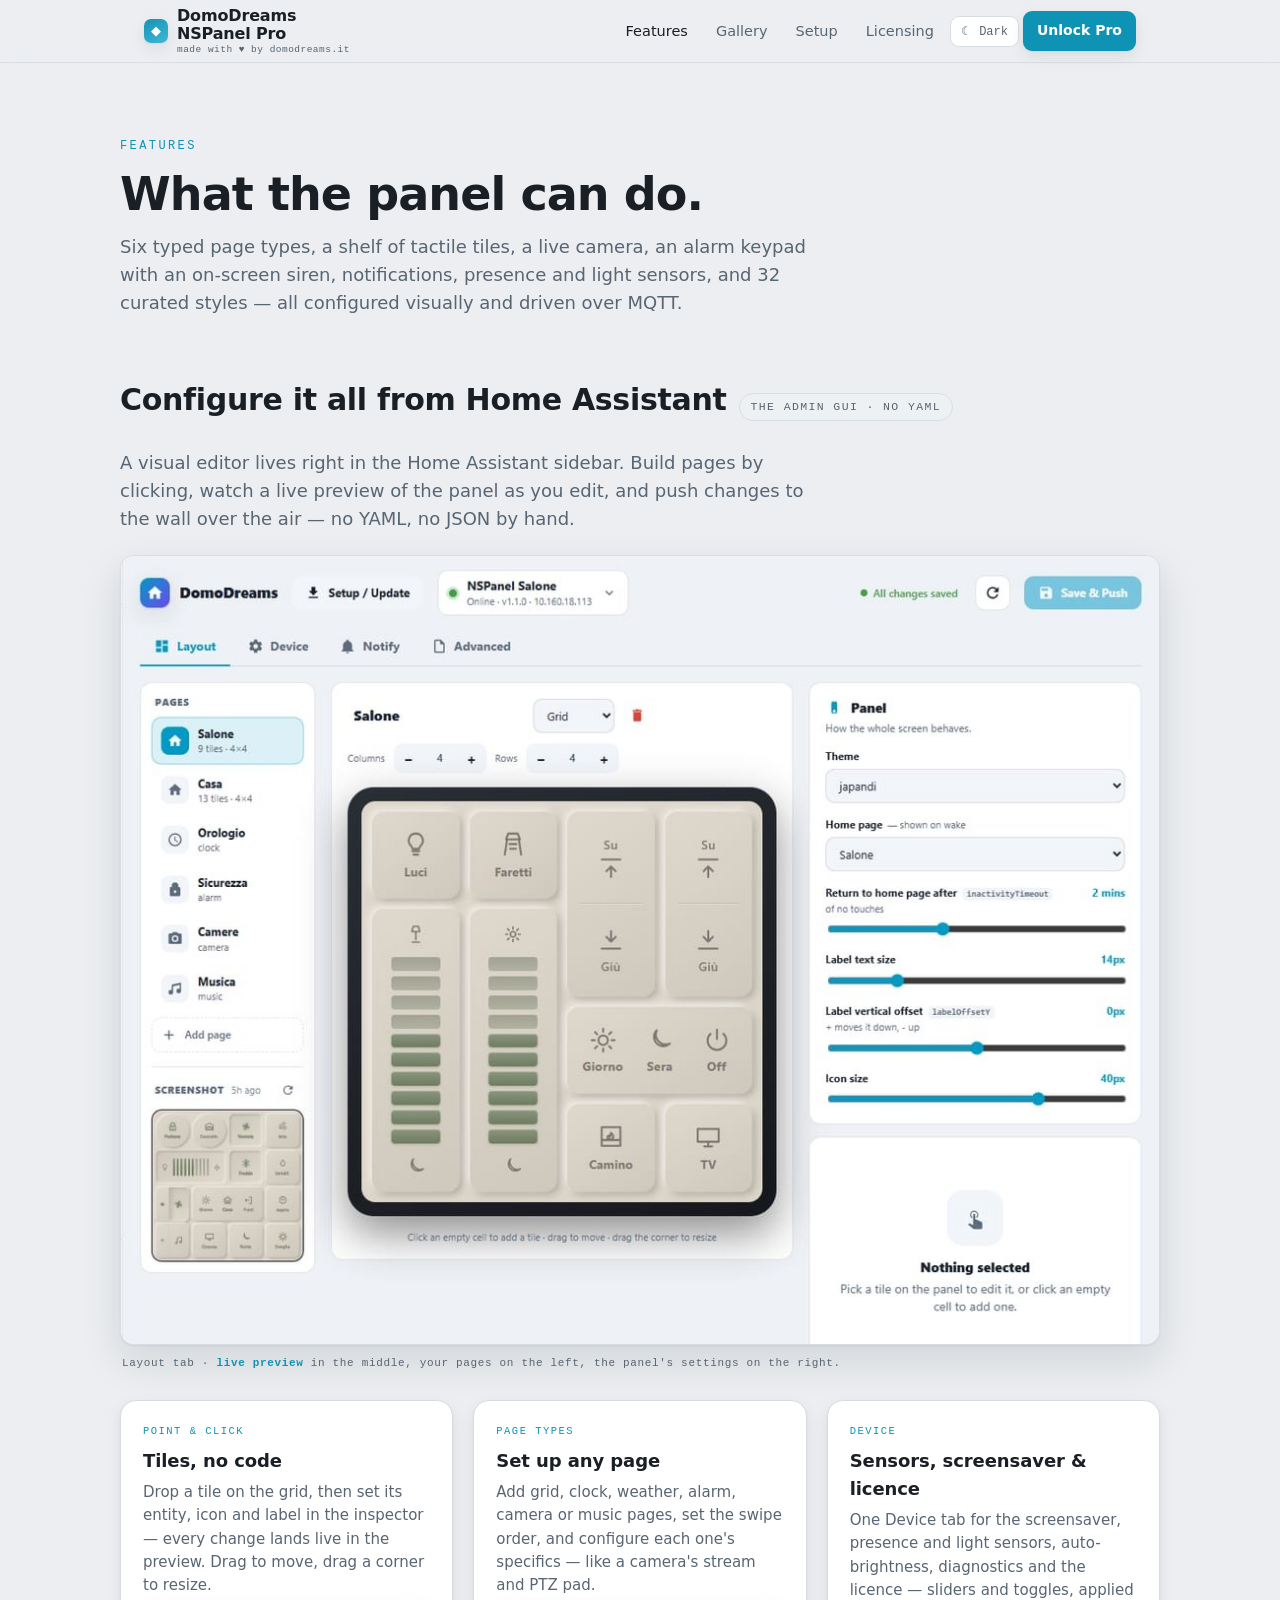
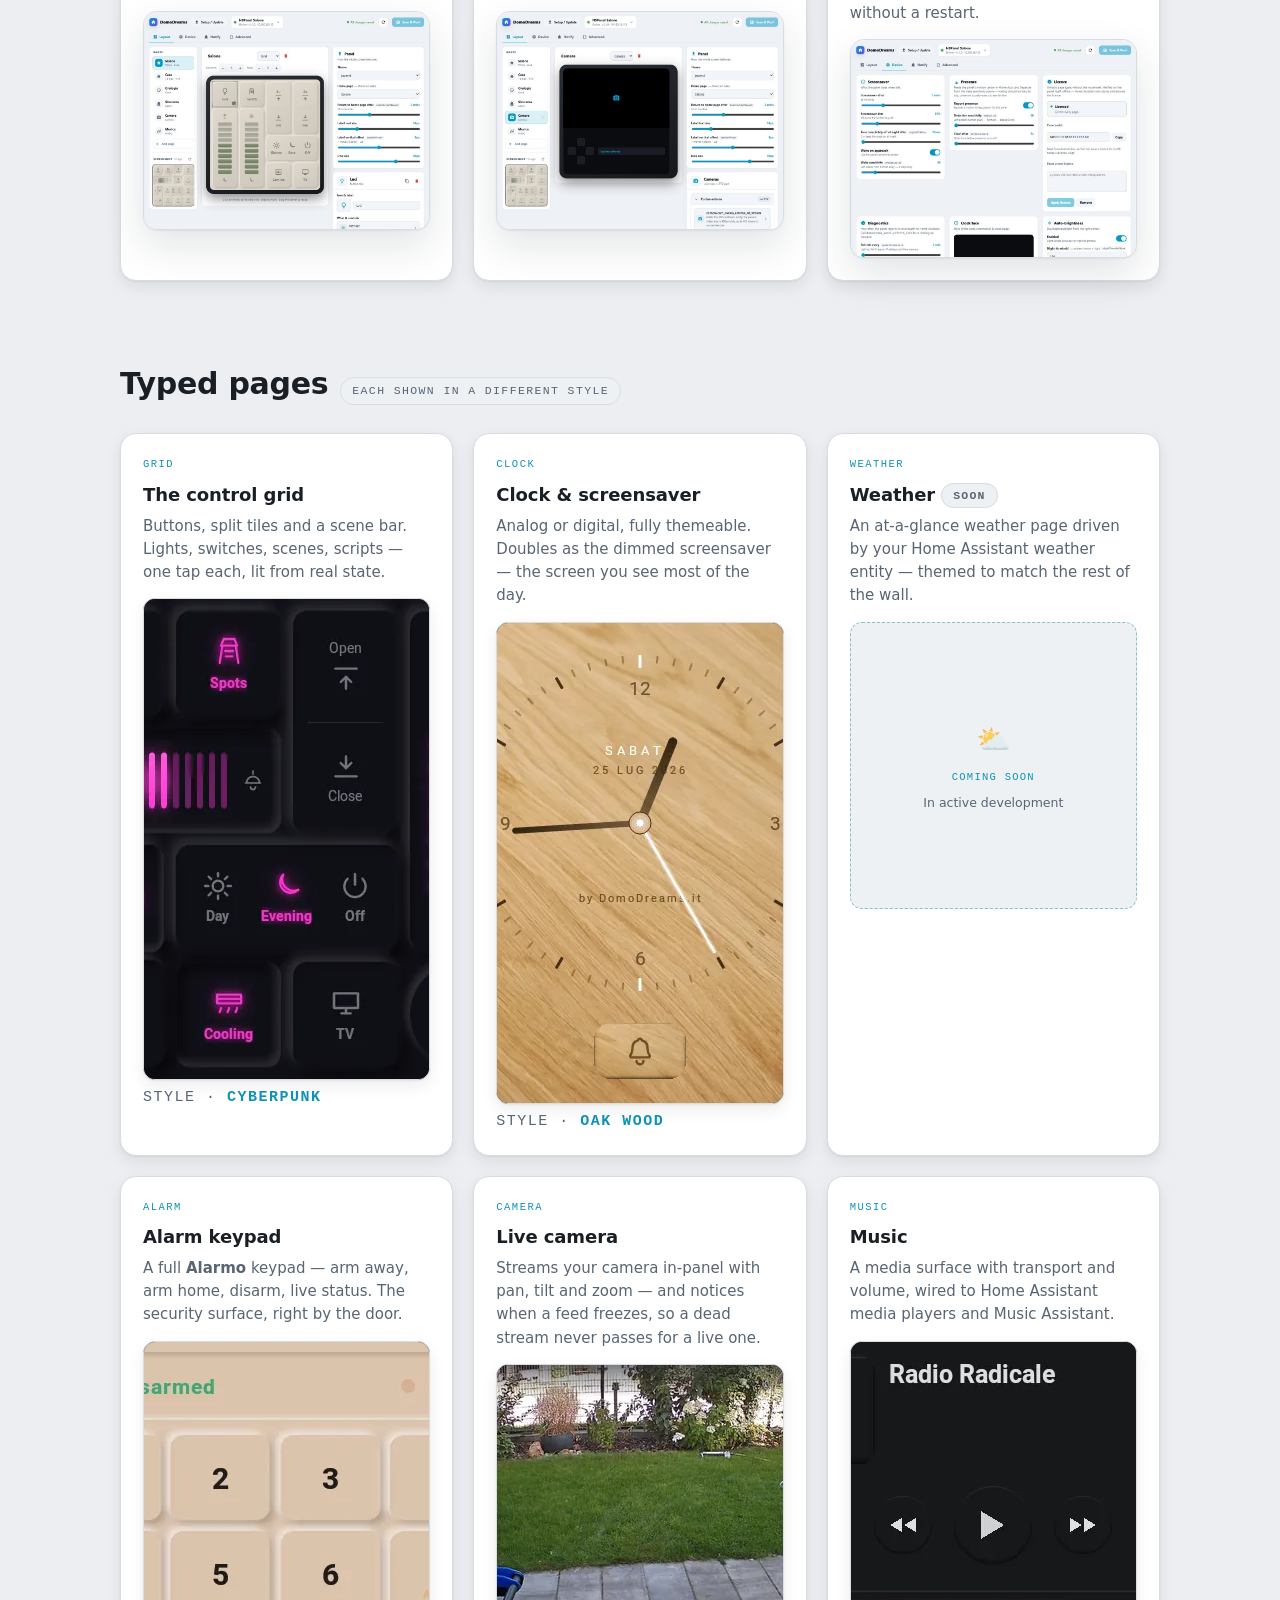
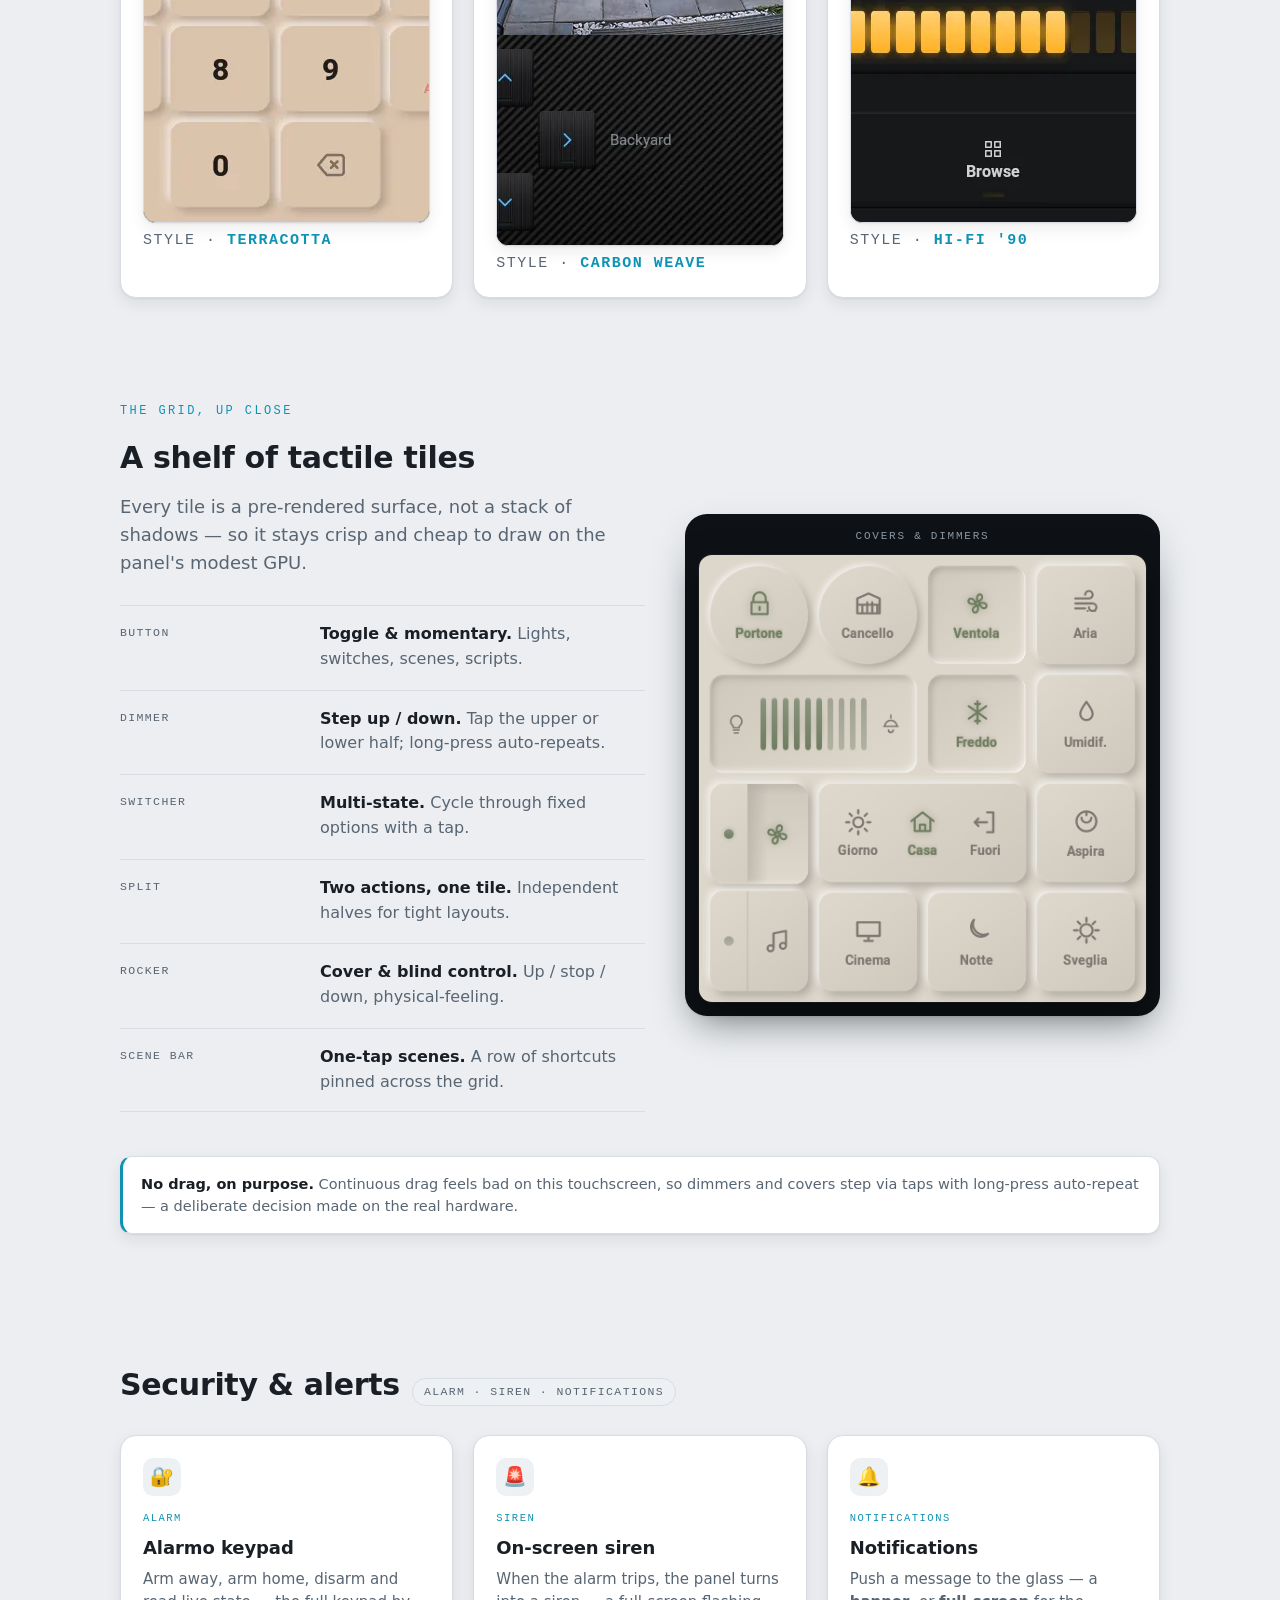
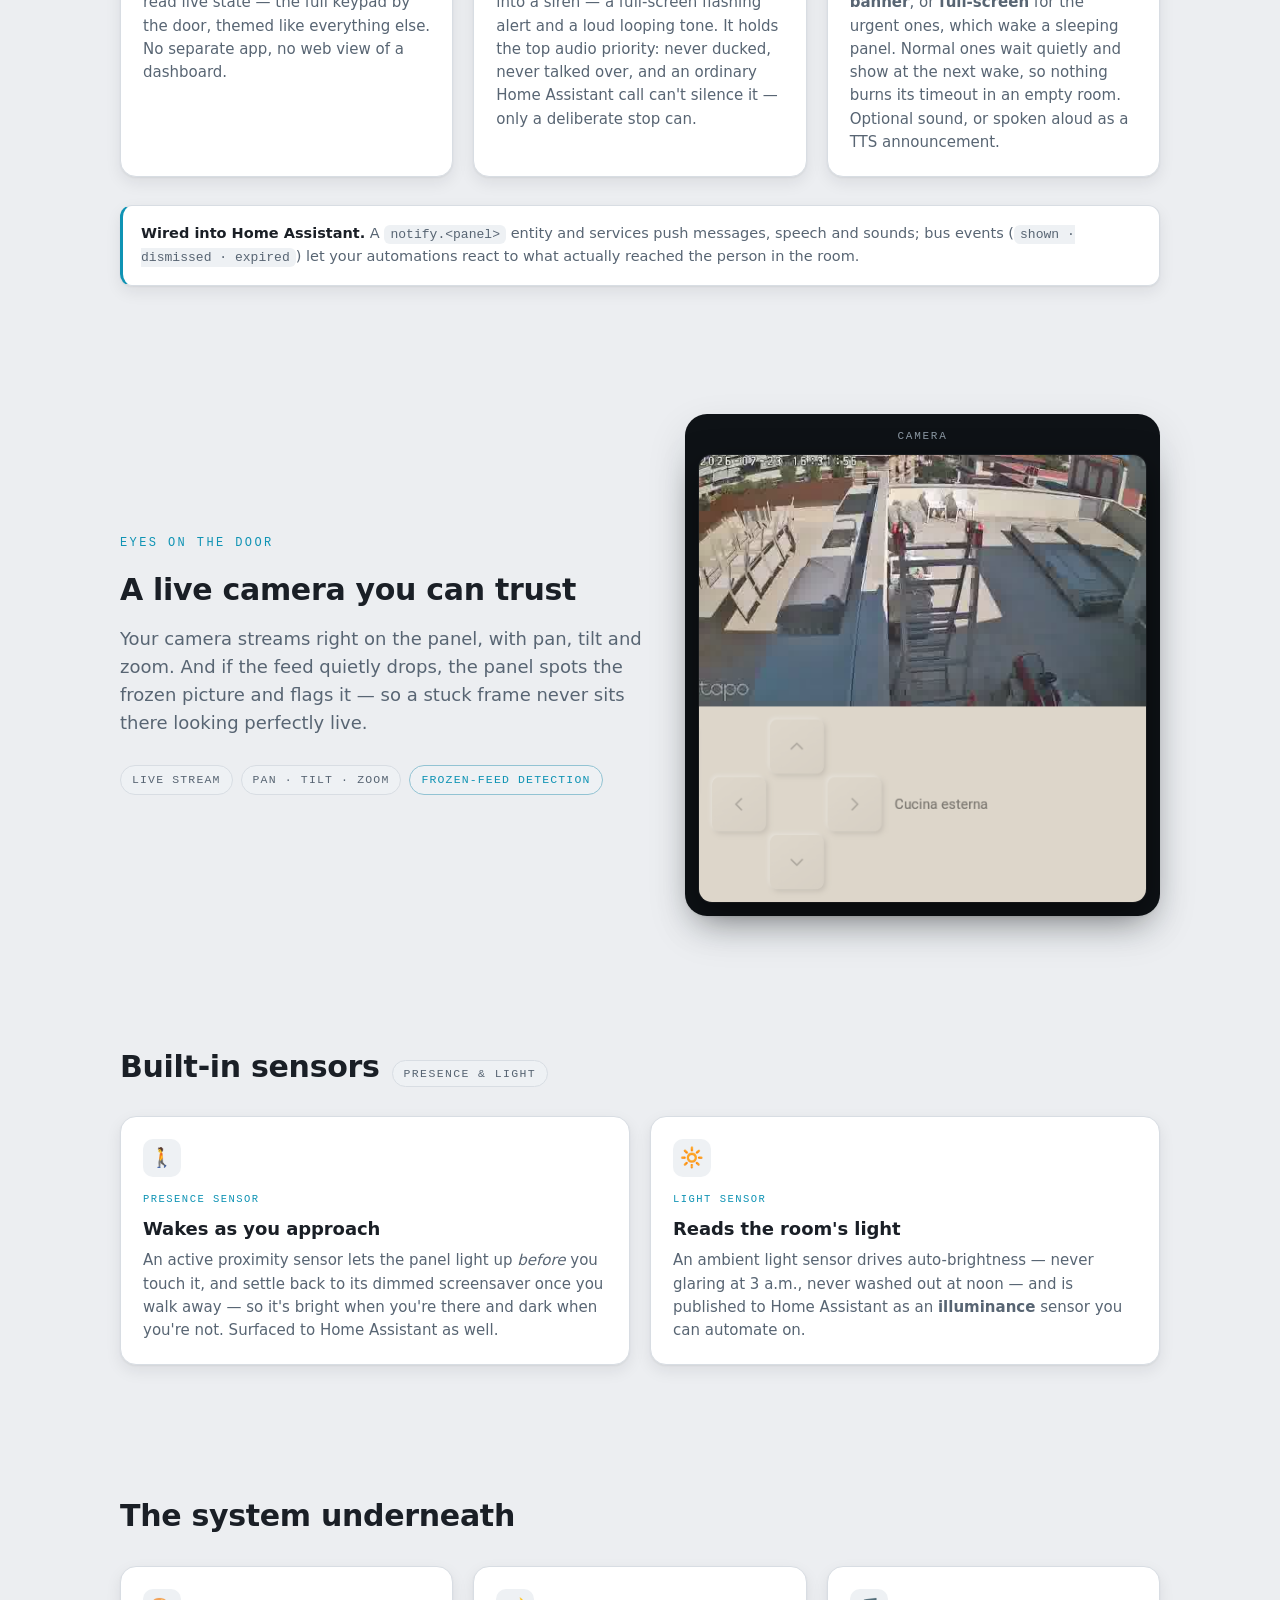
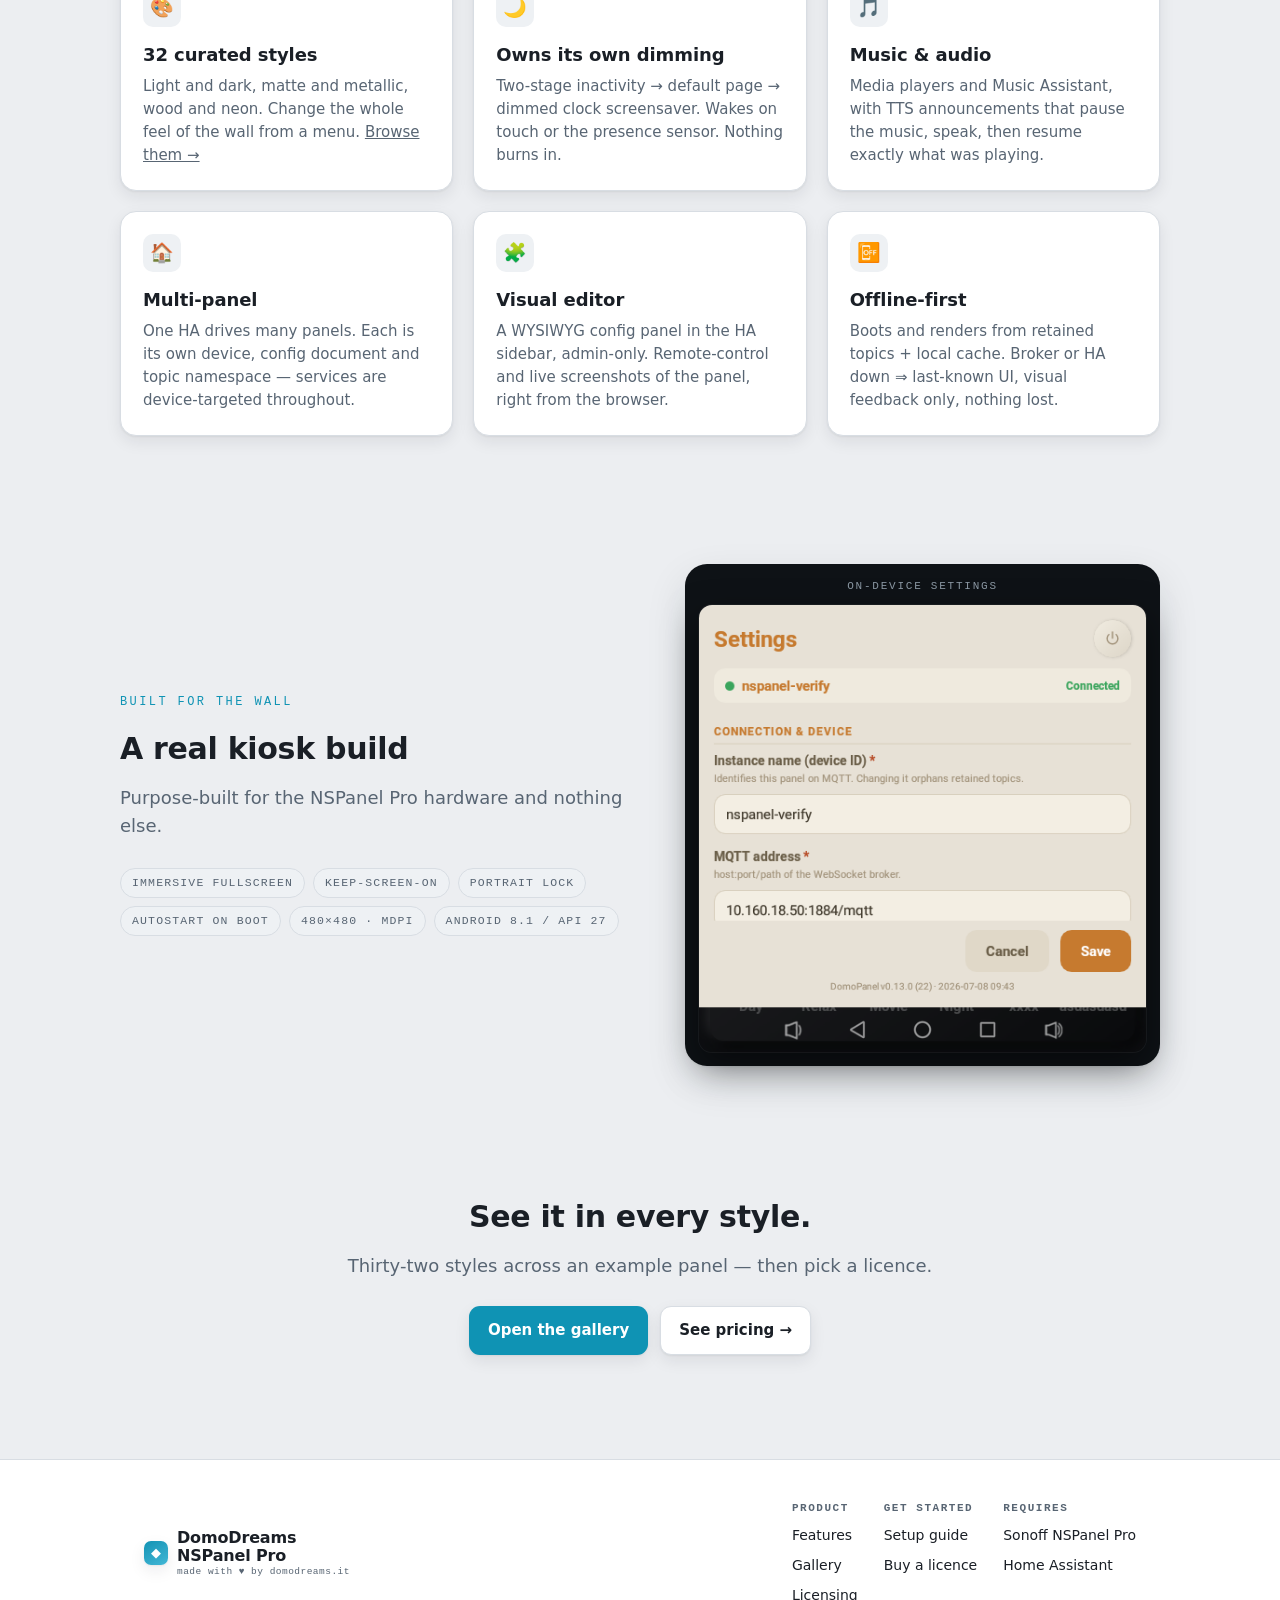
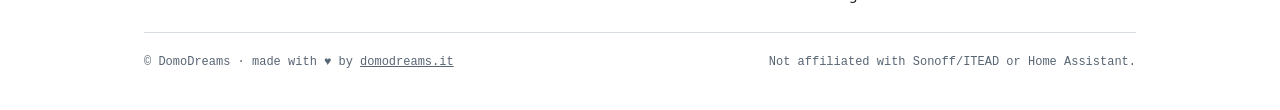
==== commit 8c0a4790: "release: v1.2.0 (vc34) - site" ====
--- a/site/features.html
+++ b/site/features.html
@@ -28,31 +28,72 @@
 <main>
   <section class="wrap hero">
     <p class="brand">Features</p>
-    <h1>Everything the panel can be.</h1>
+    <h1>What the panel can do.</h1>
     <p class="lede">Six typed page types, a shelf of tactile tiles, a live camera, an alarm
       keypad with an on-screen siren, notifications, presence and light sensors, and 32
-      curated styles — all configured visually and driven over MQTT. Tap any screenshot to
-      enlarge it.</p>
+      curated styles — all configured visually and driven over MQTT.</p>
+  </section>
+
+  <!-- ADMIN GUI -->
+  <section class="wrap section-tight">
+    <div class="sec-head"><h2>Configure it all from Home Assistant</h2>
+      <span class="tone">the admin GUI · no YAML</span></div>
+    <p class="lede" style="margin-bottom:22px">A visual editor lives right in the Home Assistant
+      sidebar. Build pages by clicking, watch a live preview of the panel as you edit, and push
+      changes to the wall over the air — no YAML, no JSON by hand.</p>
+    <figure class="gui-shot"><img class="zoom" src="assets/img/editor-layout.jpg"
+      alt="The DomoDreams visual editor in Home Assistant — pages list, live panel preview and inspector"
+      width="1054" height="800" loading="lazy"></figure>
+    <p class="gui-cap">Layout tab · <b>live preview</b> in the middle, your pages on the left, the panel's settings on the right.</p>
+
+    <div class="grid cols-3" style="margin-top:28px">
+      <div class="card">
+        <p class="klabel">point &amp; click</p>
+        <h3>Tiles, no code</h3>
+        <p>Drop a tile on the grid, then set its entity, icon and label in the inspector — every
+          change lands live in the preview. Drag to move, drag a corner to resize.</p>
+        <figure class="gui-shot" style="margin-top:14px"><img class="zoom" src="assets/img/editor-tile.jpg"
+          alt="Editing a button tile in the visual editor" width="1054" height="800" loading="lazy"></figure>
+      </div>
+      <div class="card">
+        <p class="klabel">page types</p>
+        <h3>Set up any page</h3>
+        <p>Add grid, clock, weather, alarm, camera or music pages, set the swipe order, and
+          configure each one's specifics — like a camera's stream and PTZ pad.</p>
+        <figure class="gui-shot" style="margin-top:14px"><img class="zoom" src="assets/img/editor-camera.jpg"
+          alt="Configuring a camera page in the visual editor" width="1054" height="800" loading="lazy"></figure>
+      </div>
+      <div class="card">
+        <p class="klabel">device</p>
+        <h3>Sensors, screensaver &amp; licence</h3>
+        <p>One Device tab for the screensaver, presence and light sensors, auto-brightness,
+          diagnostics and the licence — sliders and toggles, applied without a restart.</p>
+        <figure class="gui-shot" style="margin-top:14px"><img class="zoom" src="assets/img/editor-device.jpg"
+          alt="The Device tab in the visual editor" width="1054" height="800" loading="lazy"></figure>
+      </div>
+    </div>
   </section>
 
   <!-- PAGE TYPES -->
   <section class="wrap section-tight">
     <div class="sec-head"><h2>Typed pages</h2>
-      <span class="tone">swipe to switch · tap to zoom</span></div>
+      <span class="tone">each shown in a different style</span></div>
     <div class="grid cols-3">
       <div class="card">
         <p class="klabel">grid</p>
         <h3>The control grid</h3>
         <p>Buttons, split tiles and a scene bar. Lights, switches, scenes, scripts — one tap
           each, lit from real state.</p>
-        <div class="pt-shot"><img class="zoom" src="assets/img/grid.png" alt="Grid page on the panel" width="480" height="480" loading="lazy"></div>
+        <div class="pt-shot"><img class="zoom" src="assets/gallery/cyberpunk--controls.webp" alt="Grid page on the panel in the Cyberpunk style" width="480" height="480" loading="lazy"></div>
+        <p class="pt-theme">Style · <b>Cyberpunk</b></p>
       </div>
       <div class="card">
         <p class="klabel">clock</p>
         <h3>Clock &amp; screensaver</h3>
         <p>Analog or digital, fully themeable. Doubles as the dimmed screensaver — the screen
           you see most of the day.</p>
-        <div class="pt-shot"><img class="zoom" src="assets/img/clock.png" alt="Clock page on the panel" width="480" height="480" loading="lazy"></div>
+        <div class="pt-shot"><img class="zoom" src="assets/gallery/wood-carve--clock.webp" alt="Clock page on the panel in the Oak Wood style" width="480" height="480" loading="lazy"></div>
+        <p class="pt-theme">Style · <b>Oak Wood</b></p>
       </div>
       <div class="card">
         <p class="klabel">weather</p>
@@ -67,21 +108,24 @@
         <h3>Alarm keypad</h3>
         <p>A full <b>Alarmo</b> keypad — arm away, arm home, disarm, live status. The security
           surface, right by the door.</p>
-        <div class="pt-shot"><img class="zoom" src="assets/img/alarm.png" alt="Alarm keypad on the panel" width="480" height="480" loading="lazy"></div>
+        <div class="pt-shot"><img class="zoom" src="assets/gallery/terracotta--alarm.webp" alt="Alarm keypad on the panel in the Terracotta style" width="480" height="480" loading="lazy"></div>
+        <p class="pt-theme">Style · <b>Terracotta</b></p>
       </div>
       <div class="card">
         <p class="klabel">camera</p>
         <h3>Live camera</h3>
-        <p>Streams live MJPEG in-panel with PTZ, and detects a dead stream by hashing pixels —
-          a frozen feed never masquerades as live.</p>
-        <div class="pt-shot"><img class="zoom" src="assets/img/camera.png" alt="Camera page on the panel" width="480" height="480" loading="lazy"></div>
+        <p>Streams your camera in-panel with pan, tilt and zoom — and notices when a feed
+          freezes, so a dead stream never passes for a live one.</p>
+        <div class="pt-shot"><img class="zoom" src="assets/gallery/carbon-weave--camera.webp" alt="Camera page on the panel in the Carbon Weave style" width="480" height="480" loading="lazy"></div>
+        <p class="pt-theme">Style · <b>Carbon Weave</b></p>
       </div>
       <div class="card">
         <p class="klabel">music</p>
         <h3>Music</h3>
         <p>A media surface with transport and volume, wired to Home Assistant media players and
           Music Assistant.</p>
-        <div class="pt-shot"><img class="zoom" src="assets/img/music.png" alt="Music page on the panel" width="480" height="480" loading="lazy"></div>
+        <div class="pt-shot"><img class="zoom" src="assets/gallery/hifi-90--music.webp" alt="Music page on the panel in the Hi-Fi '90 style" width="480" height="480" loading="lazy"></div>
+        <p class="pt-theme">Style · <b>Hi-Fi '90</b></p>
       </div>
     </div>
   </section>
@@ -115,7 +159,7 @@
 
   <!-- SECURITY & ALERTS -->
   <section class="wrap section">
-    <div class="sec-head"><h2>Security &amp; alerts</h2><span class="tone">it protects the room, too</span></div>
+    <div class="sec-head"><h2>Security &amp; alerts</h2><span class="tone">alarm · siren · notifications</span></div>
     <div class="grid cols-3">
       <div class="card">
         <div class="ico">🔐</div>
@@ -128,9 +172,9 @@
         <div class="ico">🚨</div>
         <p class="klabel">siren</p>
         <h3>On-screen siren</h3>
-        <p>When the alarm trips, the whole panel becomes a siren — a full-screen police-flash and
-          a loud looping tone. It's the top audio priority: never ducked, never talked over, and
-          Home Assistant can't accidentally silence it — only a deliberate stop-everything does.</p>
+        <p>When the alarm trips, the panel turns into a siren — a full-screen flashing alert and
+          a loud looping tone. It holds the top audio priority: never ducked, never talked over,
+          and an ordinary Home Assistant call can't silence it — only a deliberate stop can.</p>
       </div>
       <div class="card">
         <div class="ico">🔔</div>
@@ -155,14 +199,14 @@
     <div class="hero-grid" style="align-items:center">
       <div>
         <p class="brand">Eyes on the door</p>
-        <h2>Live camera that tells the truth</h2>
-        <p class="lede">MJPEG plays inside the panel with pan / tilt / zoom. When a stream dies,
-          Chromium keeps showing the last frame forever — so the panel hashes pixels to actually
-          know the feed is alive. A dead camera can't fake it.</p>
+        <h2>A live camera you can trust</h2>
+        <p class="lede">Your camera streams right on the panel, with pan, tilt and zoom. And if
+          the feed quietly drops, the panel spots the frozen picture and flags it — so a stuck
+          frame never sits there looking perfectly live.</p>
         <div class="chips pad-top">
-          <span class="chip">Live MJPEG</span>
-          <span class="chip">PTZ controls</span>
-          <span class="chip accent">Liveness by pixel-hash</span>
+          <span class="chip">Live stream</span>
+          <span class="chip">Pan · tilt · zoom</span>
+          <span class="chip accent">Frozen-feed detection</span>
         </div>
       </div>
       <figure class="device"><figcaption>Camera</figcaption>
@@ -172,7 +216,7 @@
 
   <!-- SENSORS -->
   <section class="wrap section">
-    <div class="sec-head"><h2>It senses the room</h2><span class="tone">onboard sensors</span></div>
+    <div class="sec-head"><h2>Built-in sensors</h2><span class="tone">presence &amp; light</span></div>
     <div class="grid cols-2">
       <div class="card">
         <div class="ico">🚶</div>
@@ -241,7 +285,7 @@
     <div class="hero-grid" style="align-items:center">
       <div>
         <p class="brand">Built for the wall</p>
-        <h2>A proper kiosk, not a launcher hack</h2>
+        <h2>A real kiosk build</h2>
         <p class="lede">Purpose-built for the NSPanel Pro hardware and nothing else.</p>
         <div class="chips pad-top">
           <span class="chip">Immersive fullscreen</span>
@@ -258,8 +302,8 @@
   </section>
 
   <section class="wrap section center">
-    <h2>Ready to see it dressed up?</h2>
-    <p class="lede center">Thirty-two styles on the same two grids — then pick a licence.</p>
+    <h2>See it in every style.</h2>
+    <p class="lede center">Thirty-two styles across an example panel — then pick a licence.</p>
     <div class="btn-row center">
       <a class="btn btn-primary" href="gallery.html">Open the gallery</a>
       <a class="btn" href="licensing.html#buy">See pricing →</a>
--- a/site/assets/style.css
+++ b/site/assets/style.css
@@ -268,6 +268,8 @@
 .shot{ border:1px solid var(--line); border-radius:14px; overflow:hidden; box-shadow:var(--shadow-sm);
   background:var(--card); }
 .shot img{ display:block; width:100%; height:auto; }
+.hacs-btn{ margin:0 0 14px; }
+.hacs-btn img{ height:38px; width:auto; display:block; }
 .shot.device{ background:var(--screen); border-color:var(--screen); display:flex; justify-content:center;
   padding:26px; }
 .shot.device img{ width:min(360px,80%); border-radius:14px;
@@ -288,6 +290,17 @@
 .pt-shot{ margin-top:14px; border-radius:12px; overflow:hidden; background:var(--screen);
   border:1px solid var(--line); box-shadow:var(--shadow-sm); }
 .pt-shot img{ display:block; width:100%; aspect-ratio:1/1; object-fit:cover; }
+.pt-theme{ font-family:var(--mono); font-size:10.5px; letter-spacing:.1em; text-transform:uppercase;
+  color:var(--soft); margin:9px 0 0; }
+.pt-theme b{ color:var(--accent); font-weight:600; }
+
+/* ---- admin-GUI (desktop) screenshot frame ---- */
+.gui-shot{ border-radius:14px; overflow:hidden; border:1px solid var(--line); background:var(--card);
+  box-shadow:var(--shadow); margin:0; }
+.gui-shot img{ display:block; width:100%; height:auto; }
+.gui-cap{ font-family:var(--mono); font-size:11px; letter-spacing:.06em; color:var(--soft);
+  margin:10px 2px 0; }
+.gui-cap b{ color:var(--accent); font-weight:600; }
 .ph{ display:flex; flex-direction:column; align-items:center; justify-content:center; text-align:center;
   gap:8px; aspect-ratio:1/1; border:1.5px dashed var(--line); border-radius:12px; background:var(--chip);
   color:var(--soft); padding:16px; margin-top:14px; }
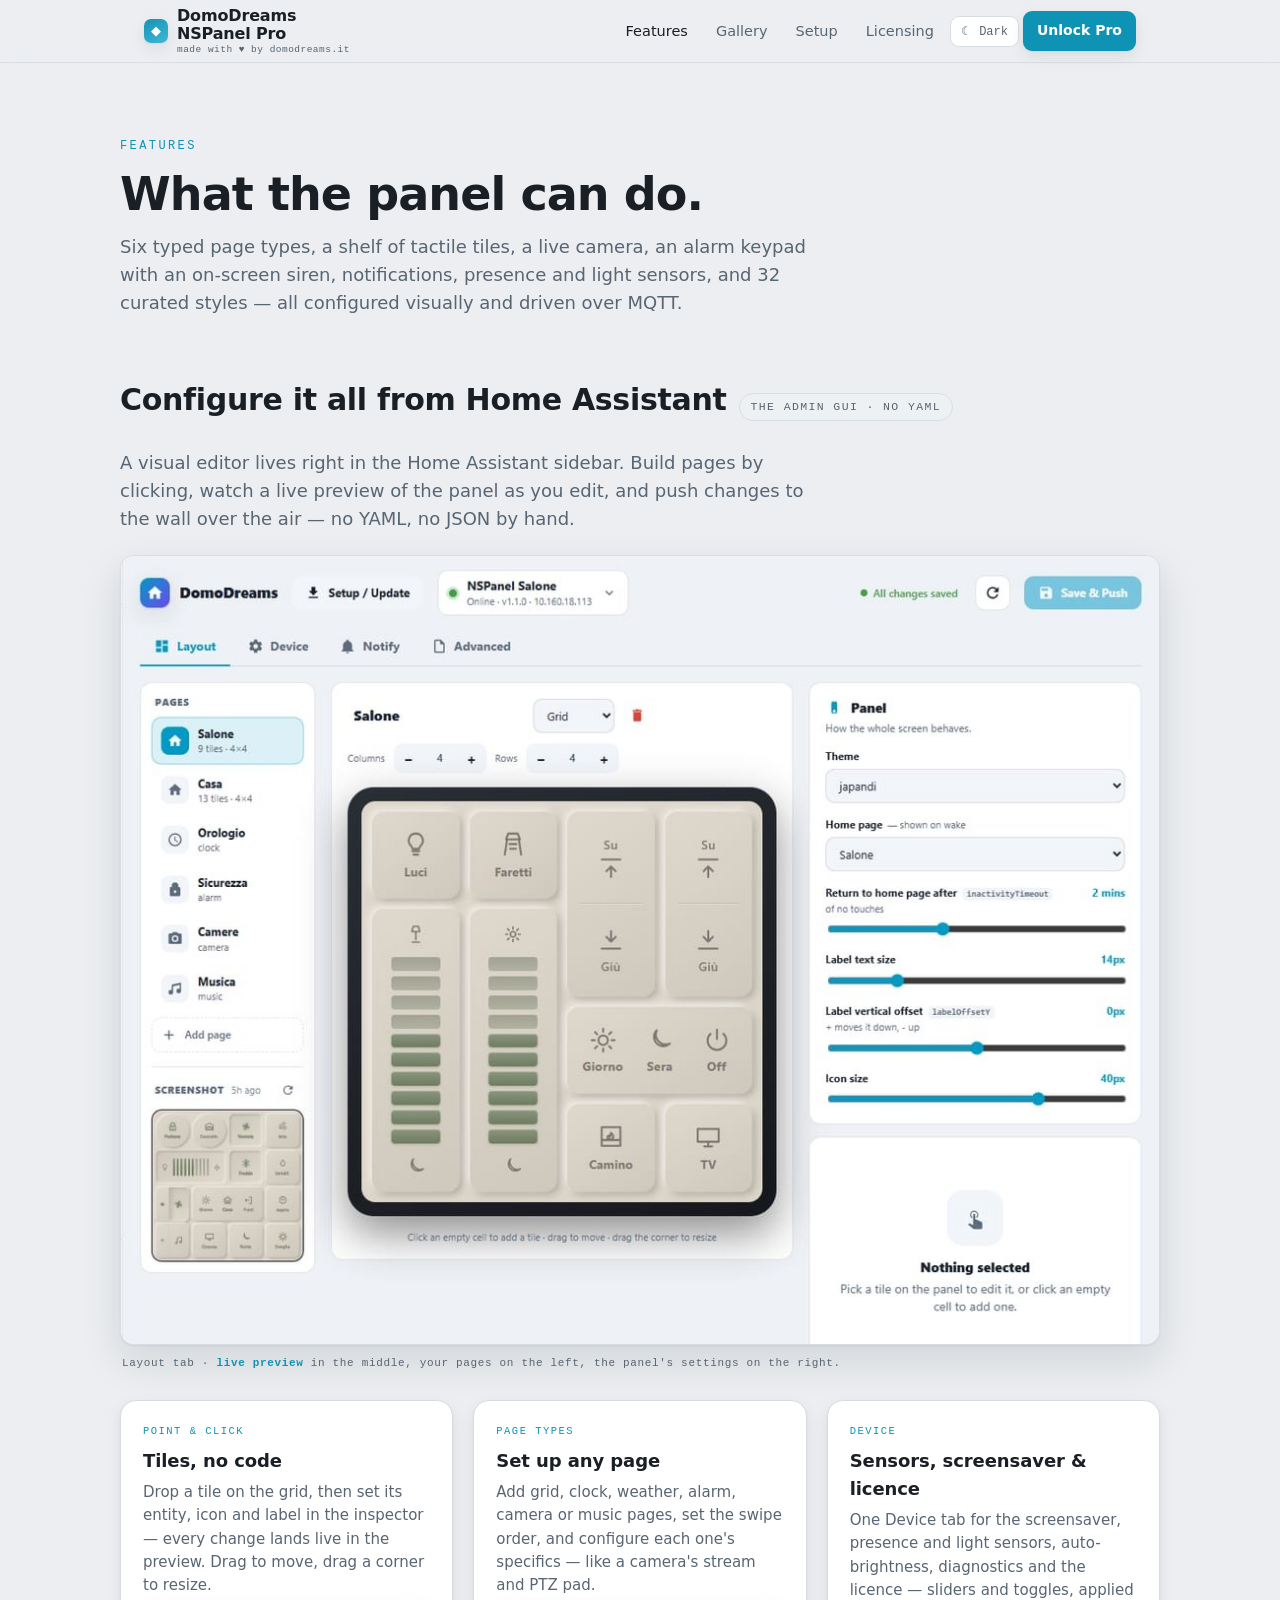
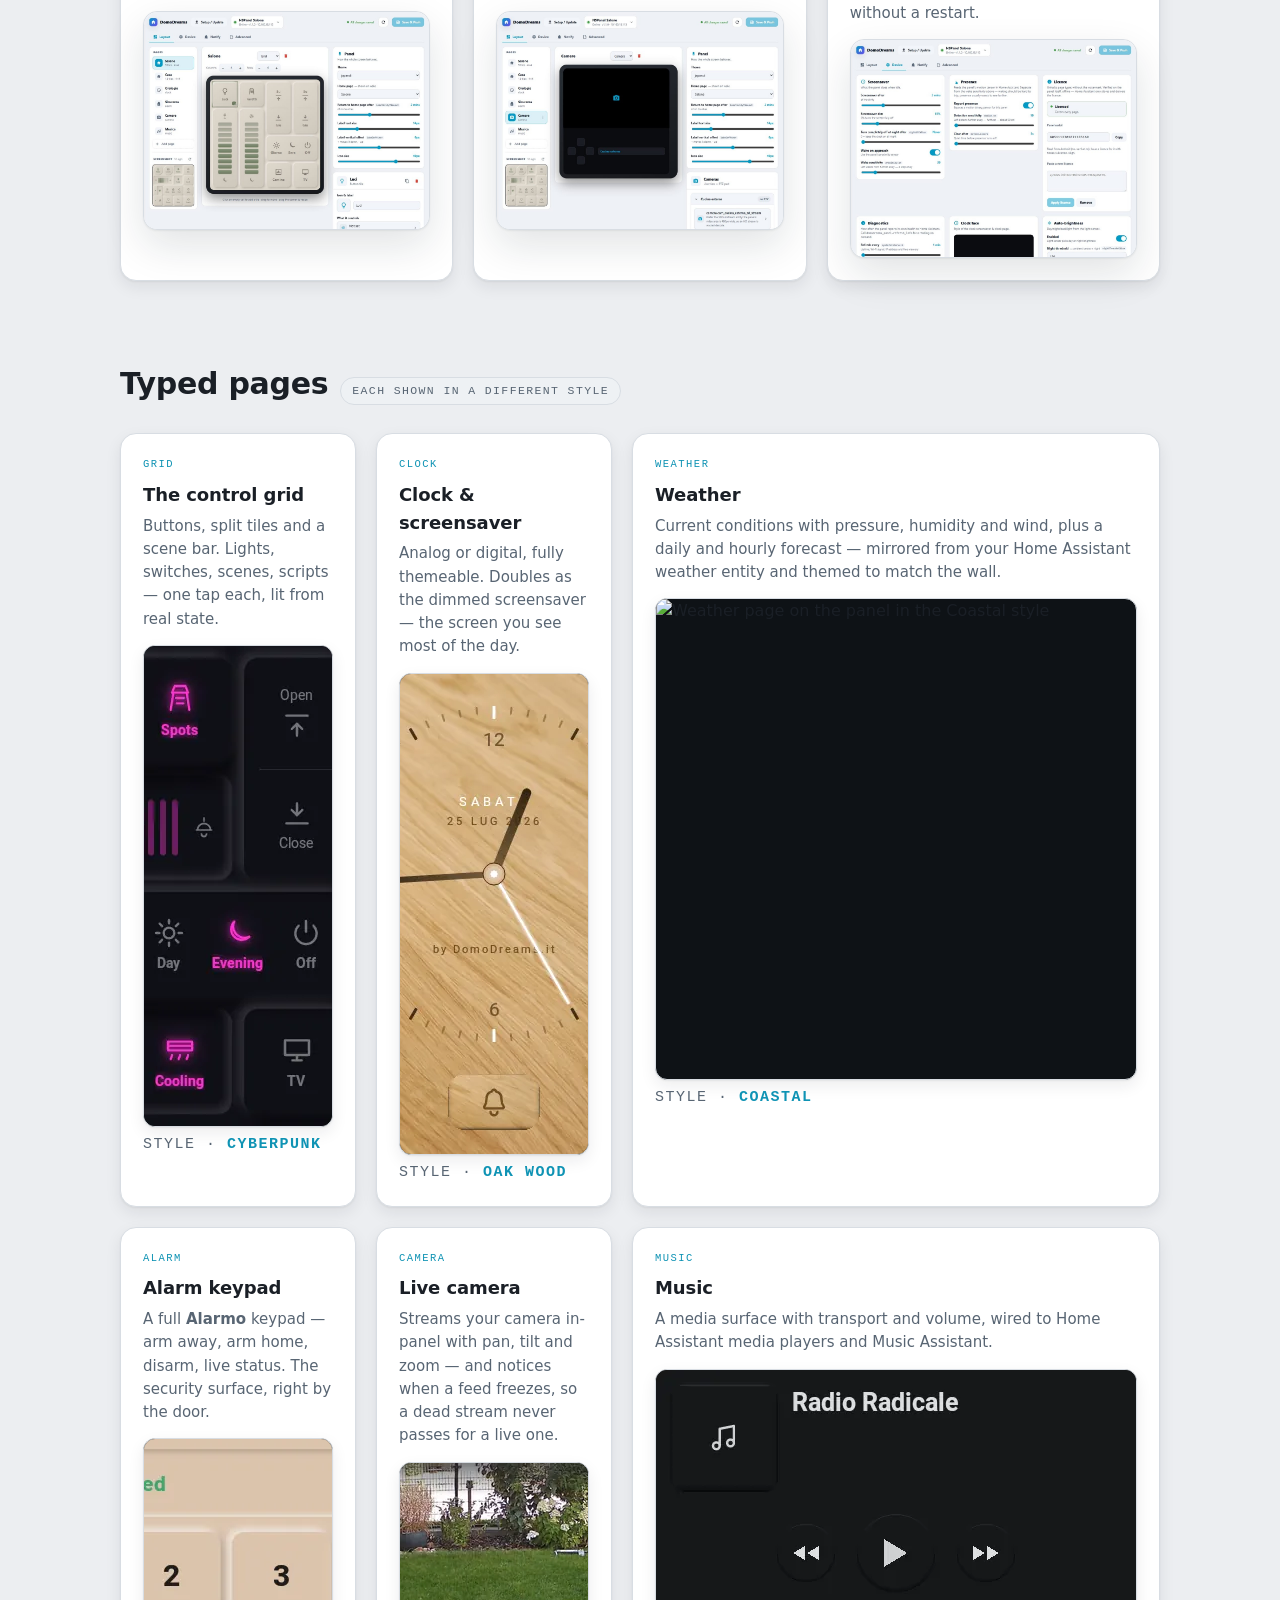
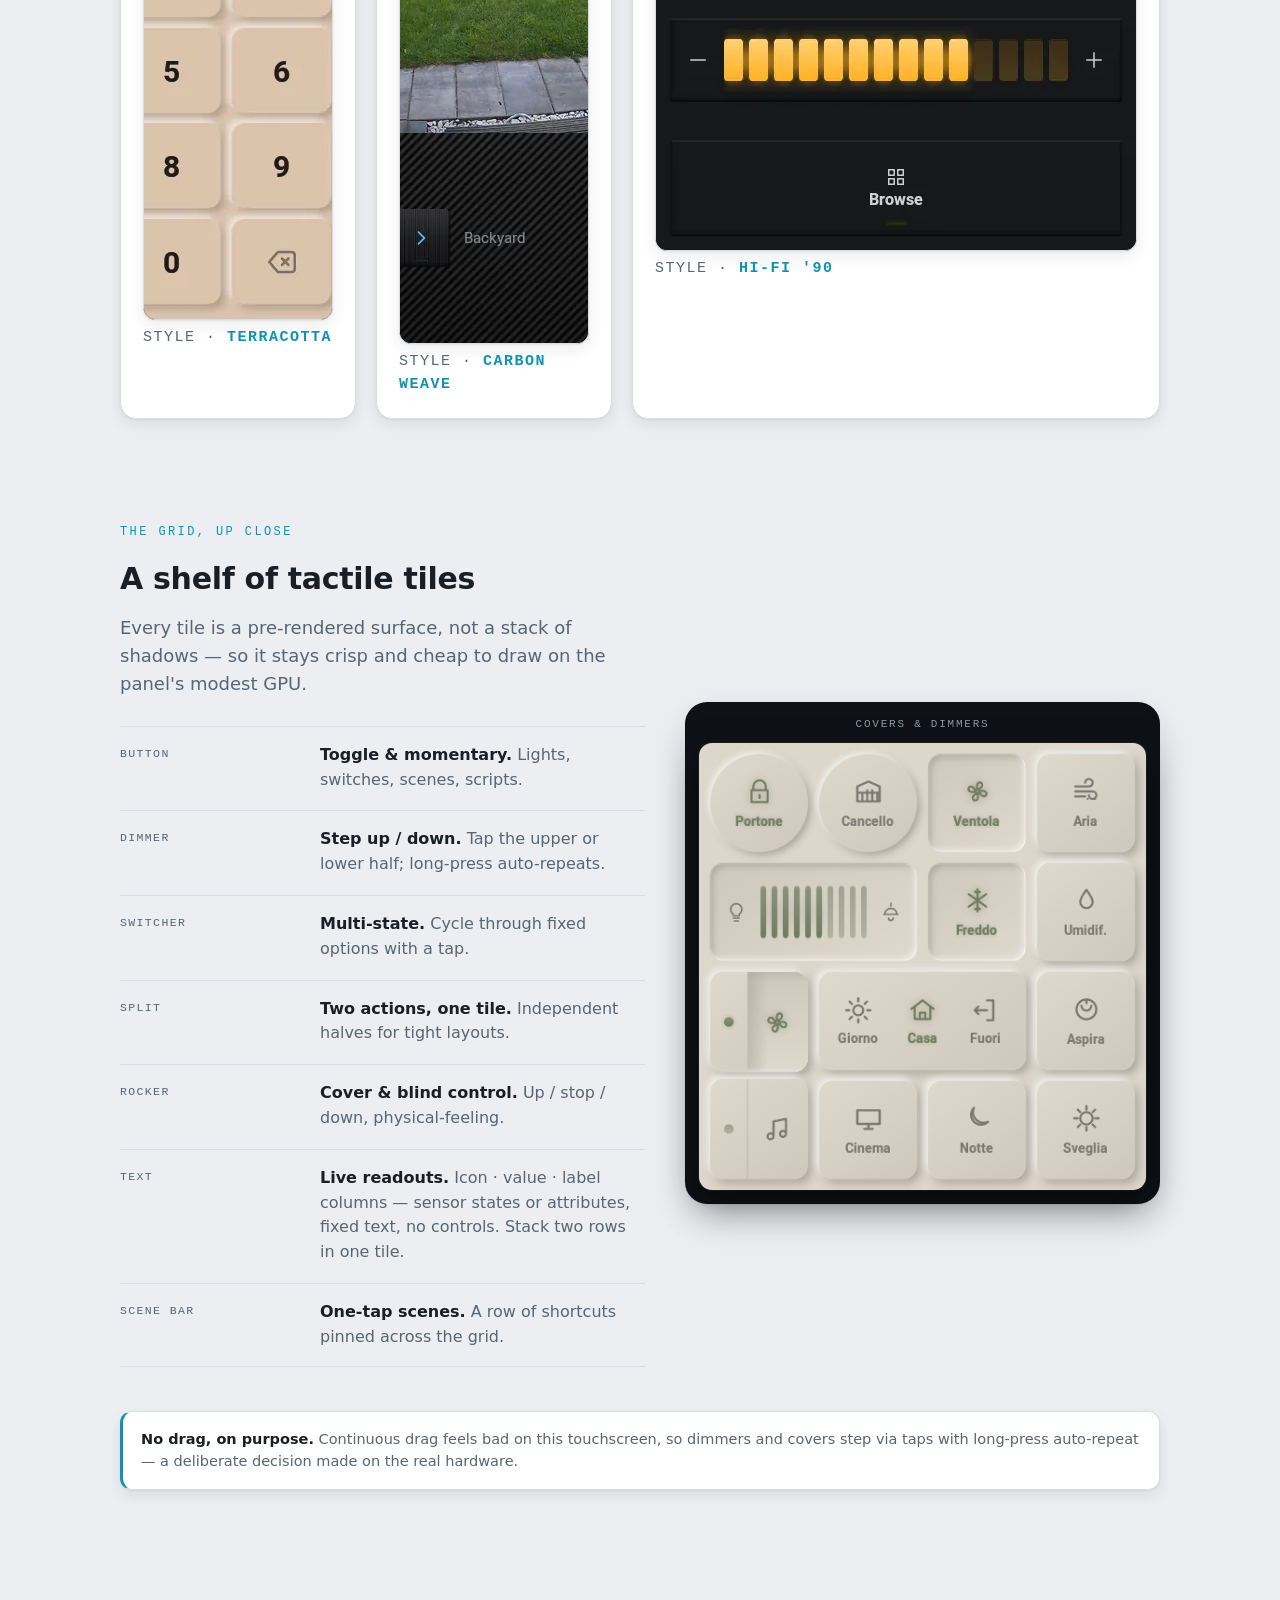
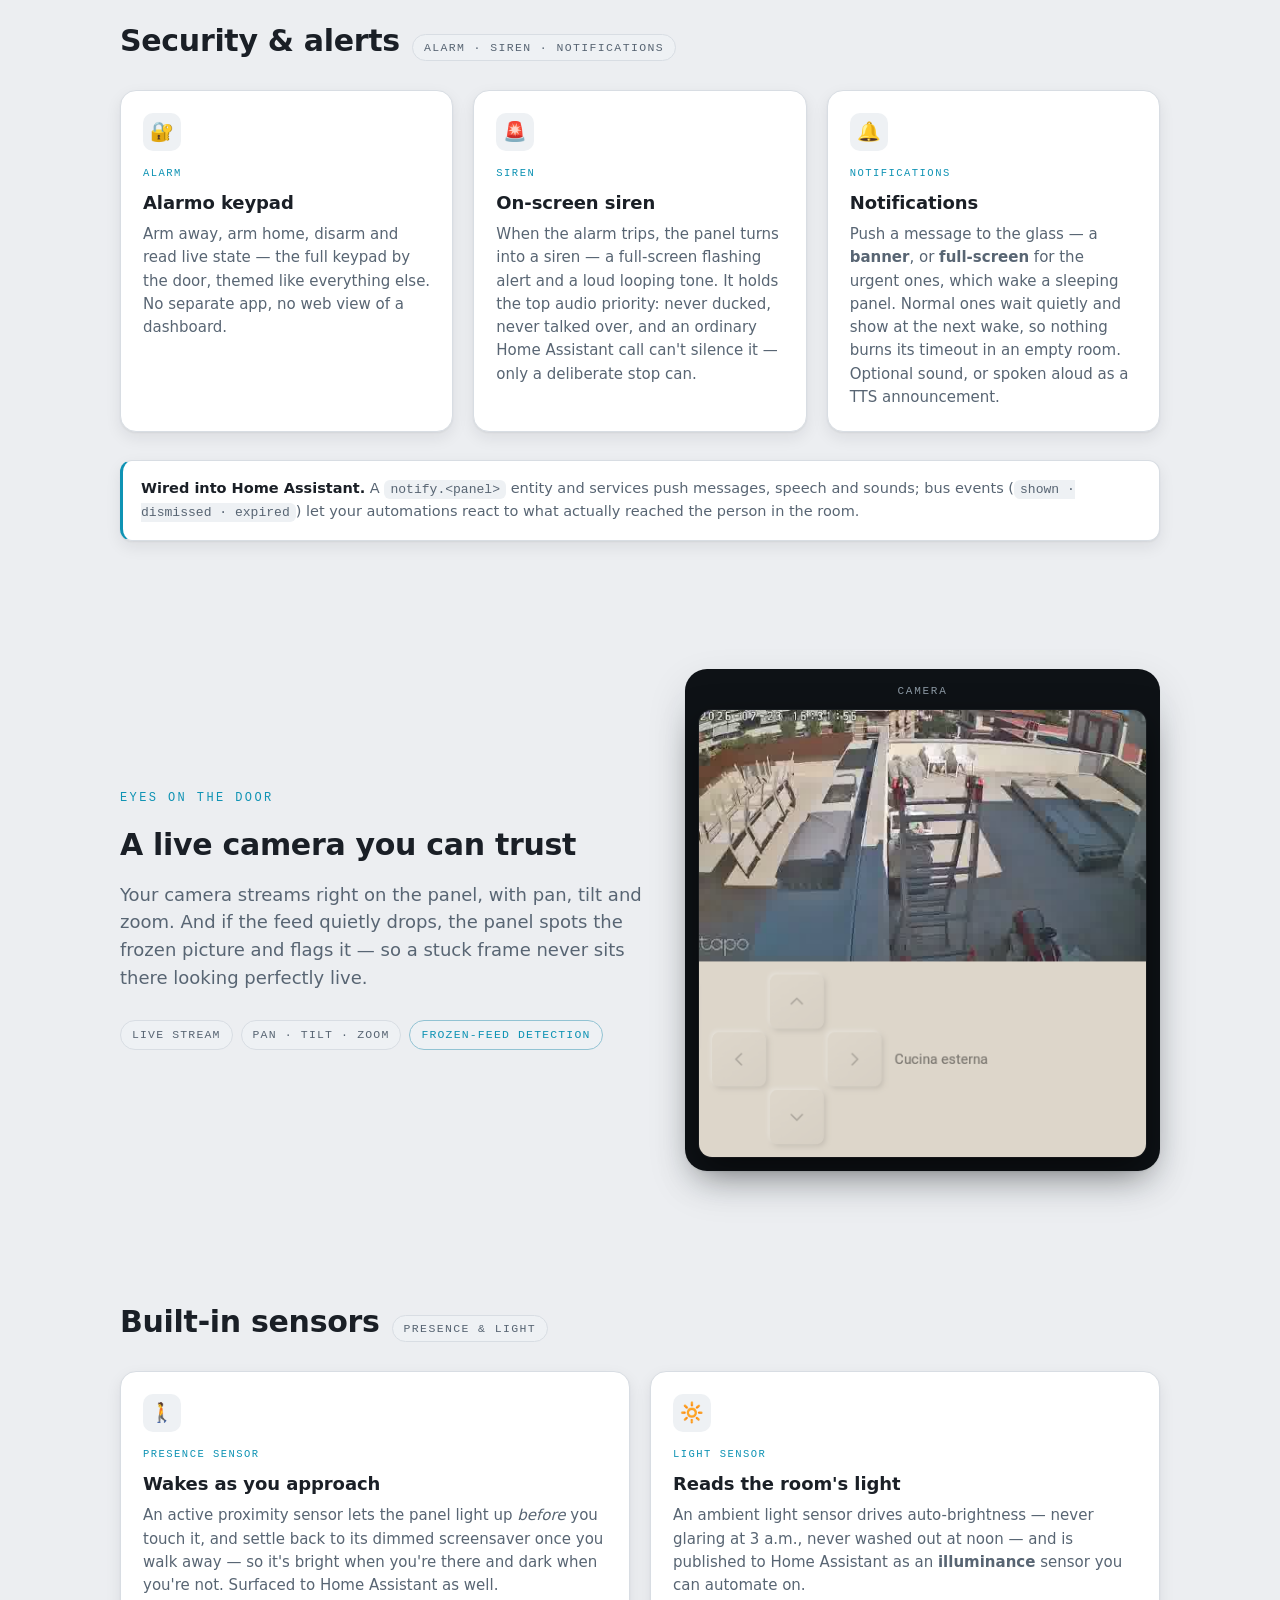
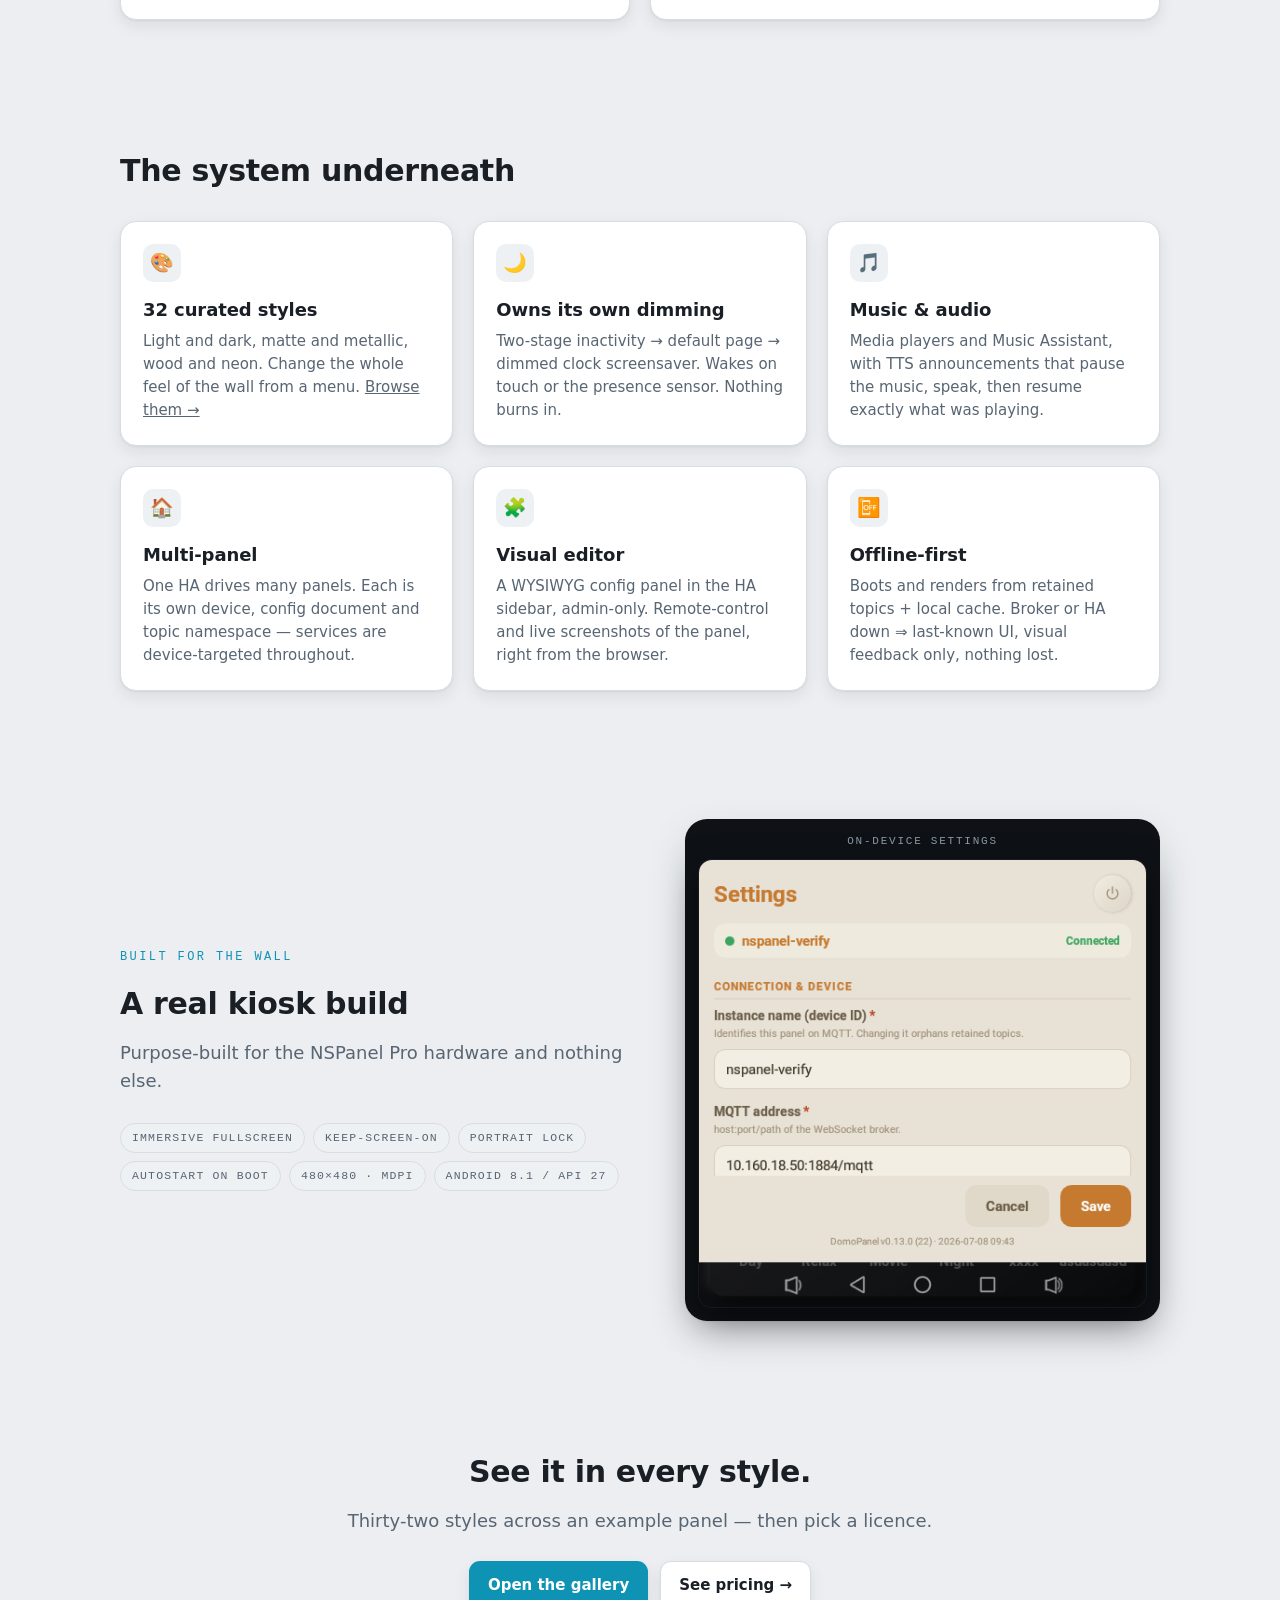
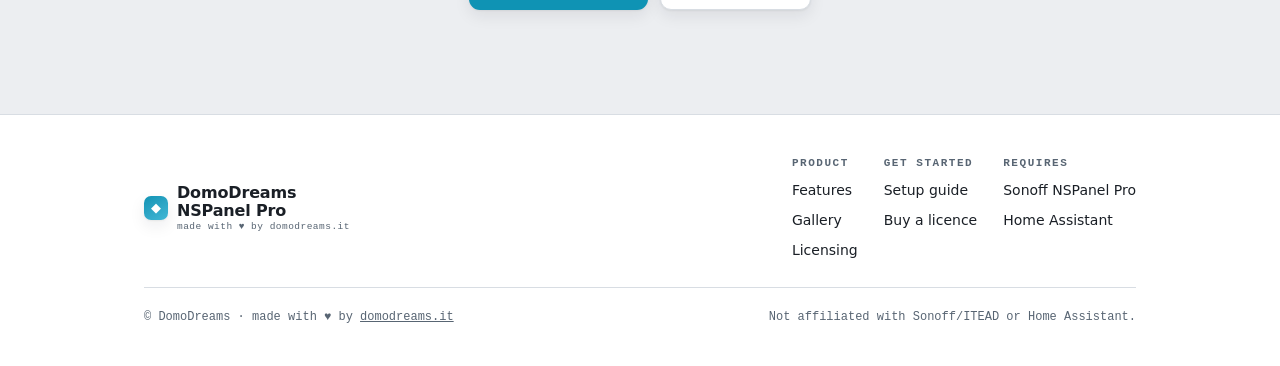
==== commit 455f1285: "site: NSPanel Pro README + carbon-weave gallery shots, mixed LICENSE, GA analytics" ====
--- a/site/features.html
+++ b/site/features.html
@@ -7,6 +7,15 @@
 <meta name="description" content="Typed pages, tactile tiles, a live camera, an Alarmo keypad, an on-screen siren and notifications, presence and light sensors, 32 curated styles — all configured from Home Assistant.">
 <link rel="icon" href="data:image/svg+xml,%3Csvg xmlns='http://www.w3.org/2000/svg' viewBox='0 0 32 32'%3E%3Crect width='32' height='32' rx='8' fill='%230f93b4'/%3E%3Ctext x='16' y='22' font-size='18' text-anchor='middle' fill='white' font-family='sans-serif'%3E%E2%97%86%3C/text%3E%3C/svg%3E">
 <link rel="stylesheet" href="assets/style.css">
+<!-- Google tag (gtag.js) -->
+<script async src="https://www.googletagmanager.com/gtag/js?id=G-MX6EL7G86P"></script>
+<script>
+  window.dataLayer = window.dataLayer || [];
+  function gtag(){dataLayer.push(arguments);}
+  gtag('js', new Date());
+
+  gtag('config', 'G-MX6EL7G86P');
+</script>
 </head>
 <body>
 
@@ -97,11 +106,11 @@
       </div>
       <div class="card">
         <p class="klabel">weather</p>
-        <h3>Weather <span class="chip" style="vertical-align:middle">soon</span></h3>
-        <p>An at-a-glance weather page driven by your Home Assistant weather entity — themed to
-          match the rest of the wall.</p>
-        <div class="ph soon"><span class="ph-ico">⛅</span><span class="ph-t">Coming soon</span>
-          <span class="ph-s">In active development</span></div>
+        <h3>Weather</h3>
+        <p>Current conditions with pressure, humidity and wind, plus a daily and hourly forecast —
+          mirrored from your Home Assistant weather entity and themed to match the wall.</p>
+        <div class="pt-shot"><img class="zoom" src="assets/gallery/coastal--weather.webp" alt="Weather page on the panel in the Coastal style" width="480" height="480" loading="lazy"></div>
+        <p class="pt-theme">Style · <b>Coastal</b></p>
       </div>
       <div class="card">
         <p class="klabel">alarm</p>
@@ -144,6 +153,7 @@
           <div class="row"><dt>switcher</dt><dd><b>Multi-state.</b> <span>Cycle through fixed options with a tap.</span></dd></div>
           <div class="row"><dt>split</dt><dd><b>Two actions, one tile.</b> <span>Independent halves for tight layouts.</span></dd></div>
           <div class="row"><dt>rocker</dt><dd><b>Cover &amp; blind control.</b> <span>Up / stop / down, physical-feeling.</span></dd></div>
+          <div class="row"><dt>text</dt><dd><b>Live readouts.</b> <span>Icon · value · label columns — sensor states or attributes, fixed text, no controls. Stack two rows in one tile.</span></dd></div>
           <div class="row"><dt>scene bar</dt><dd><b>One-tap scenes.</b> <span>A row of shortcuts pinned across the grid.</span></dd></div>
         </dl>
       </div>
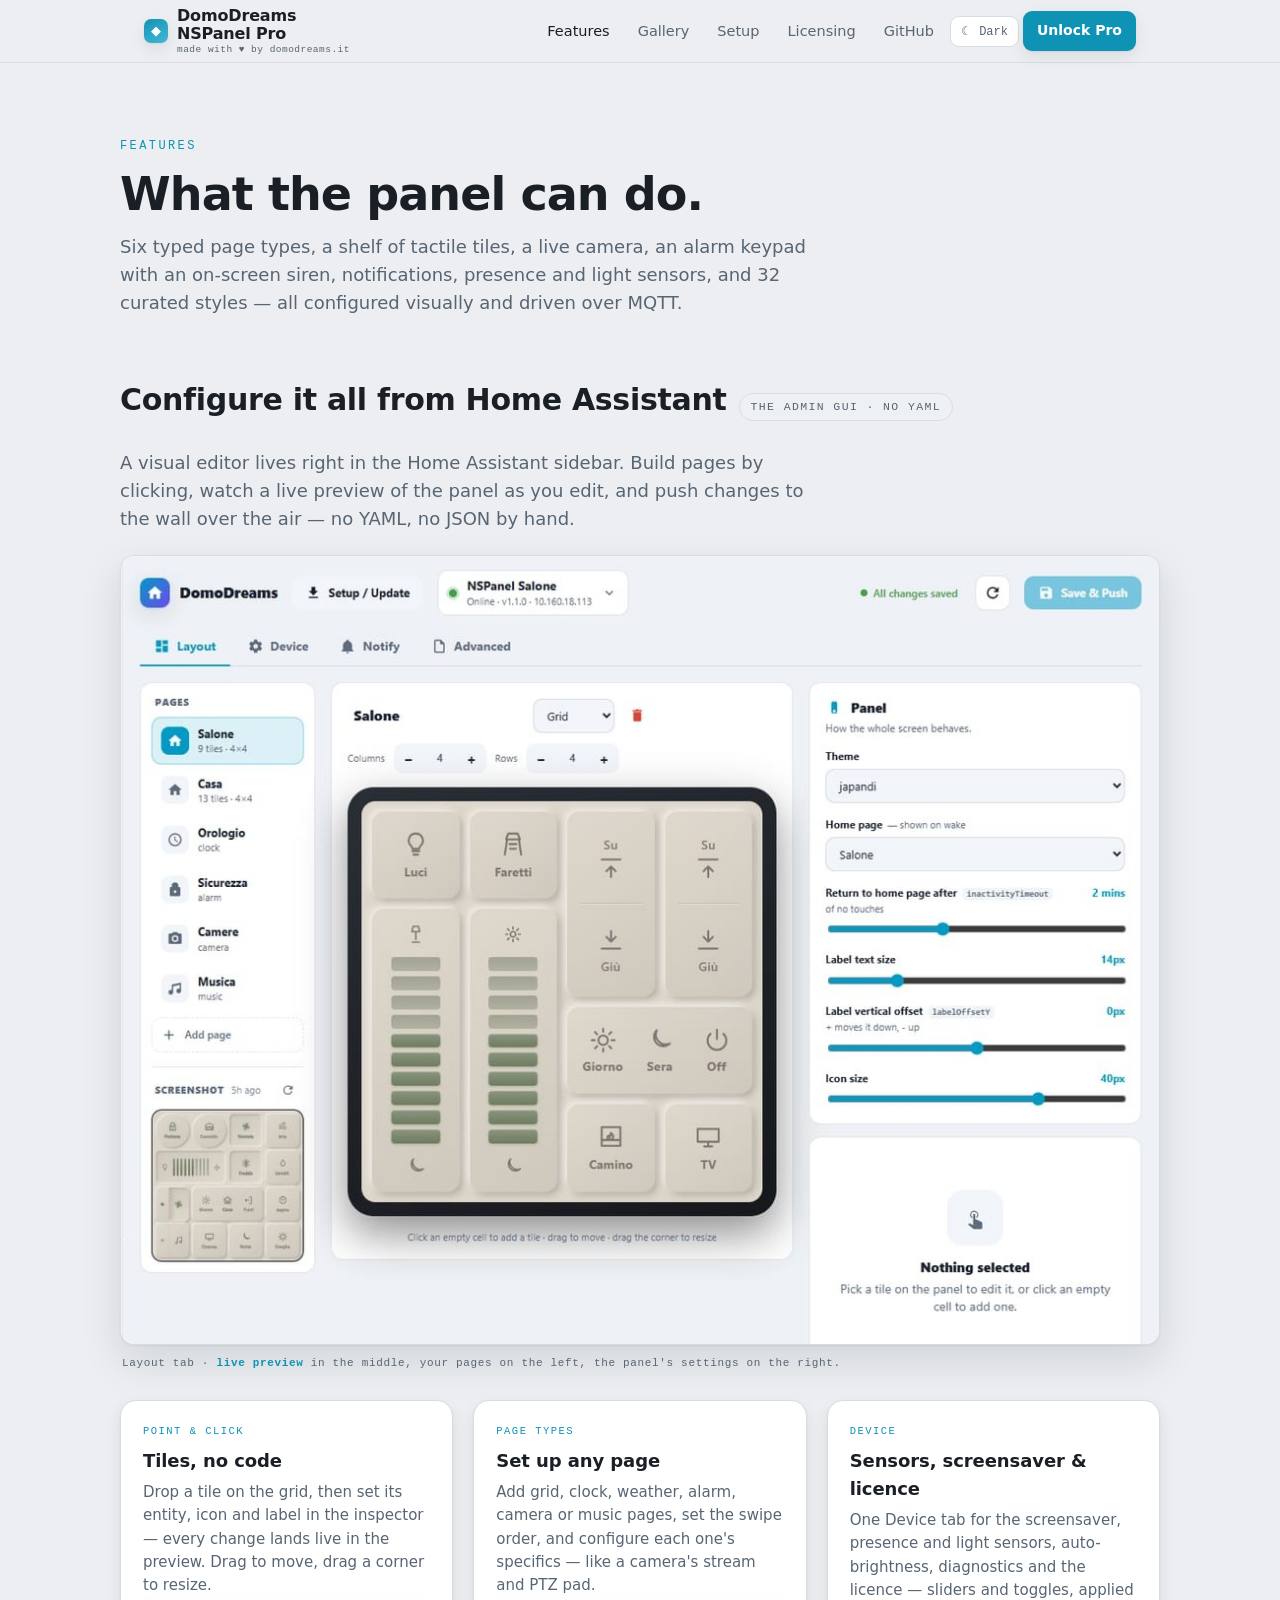
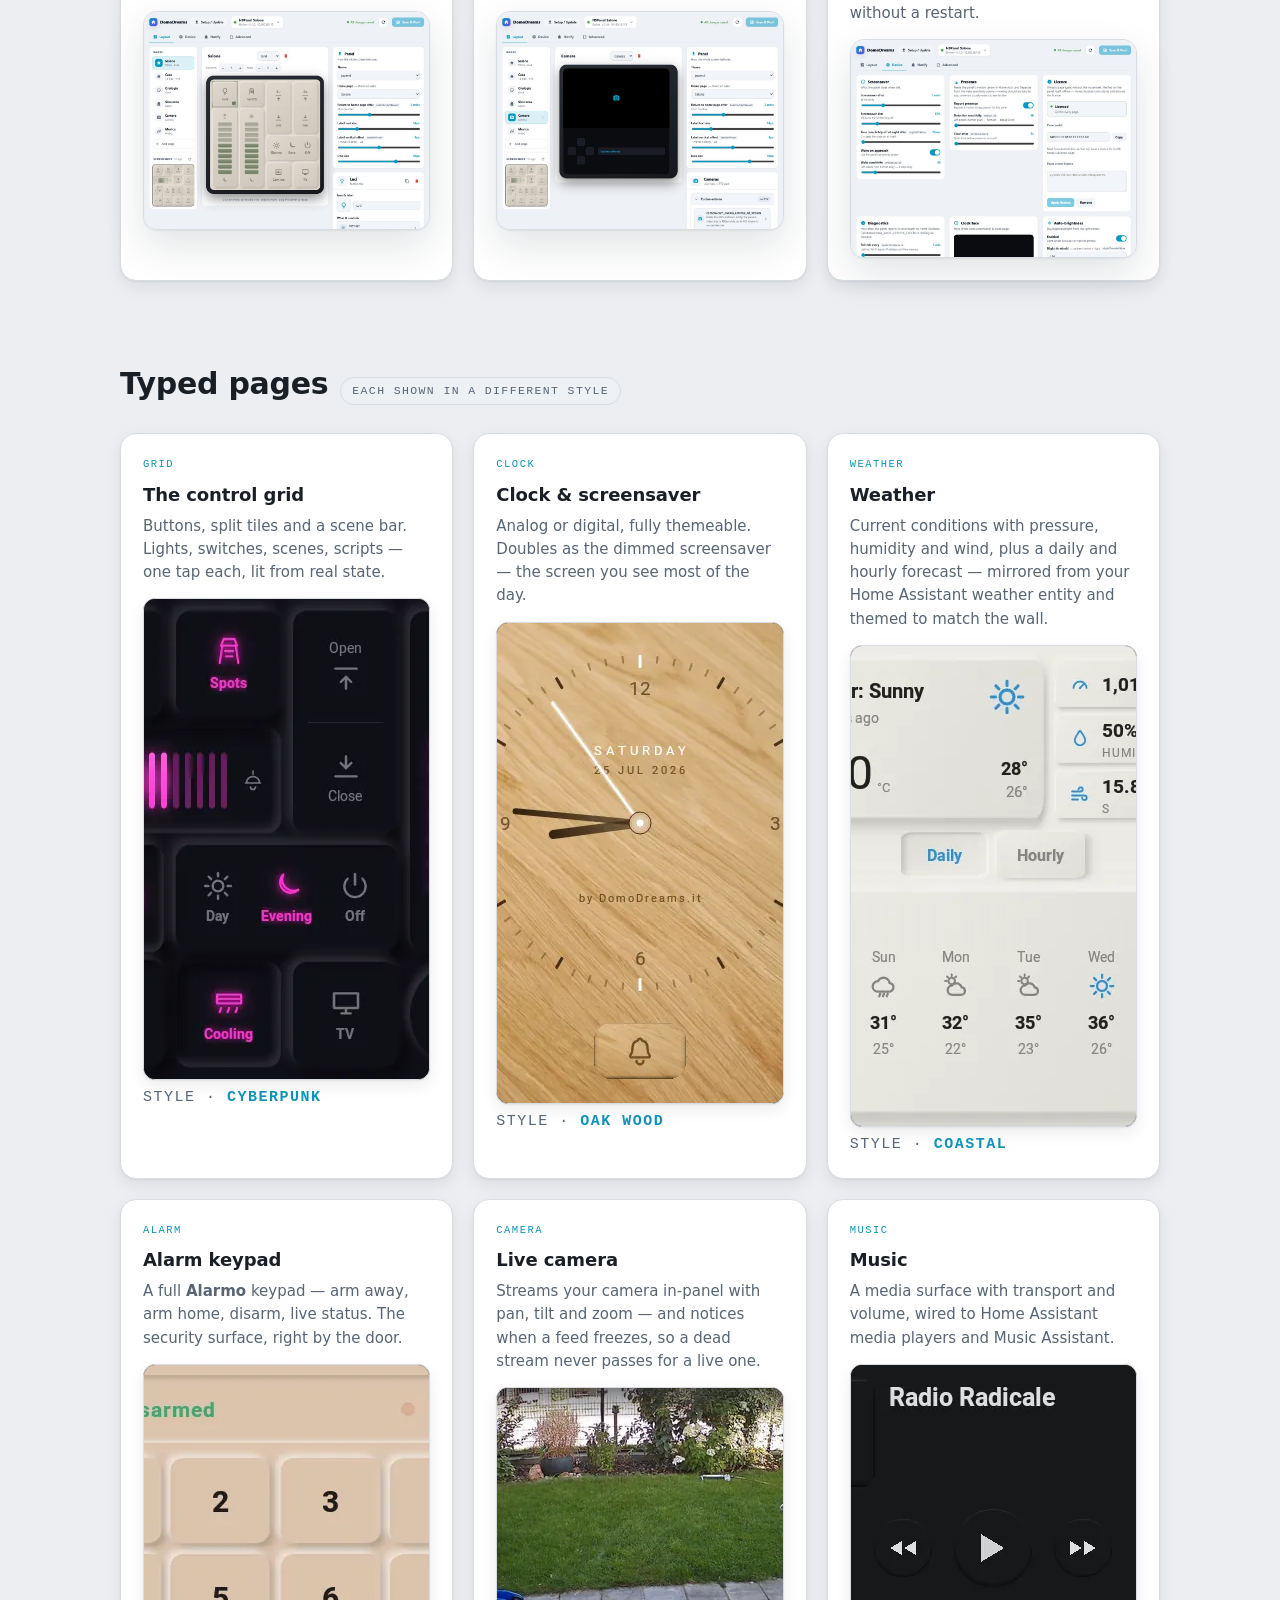
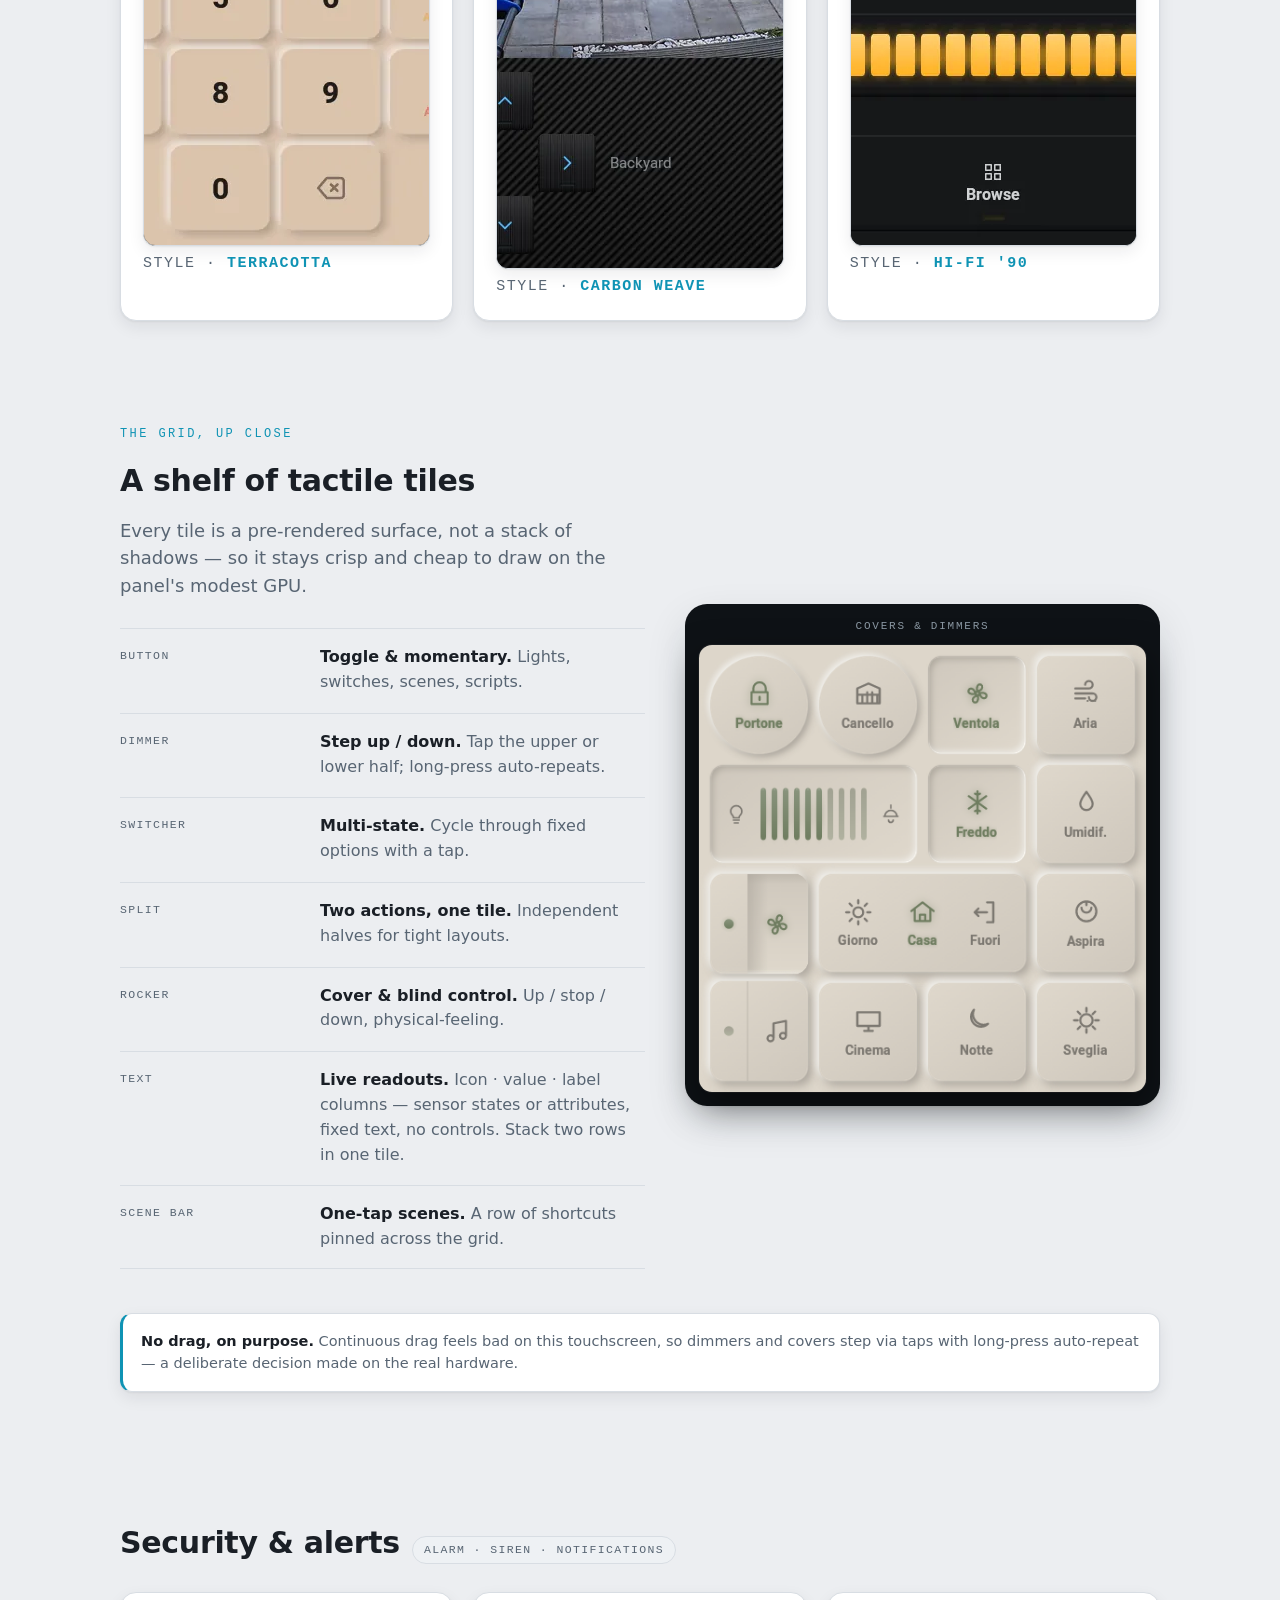
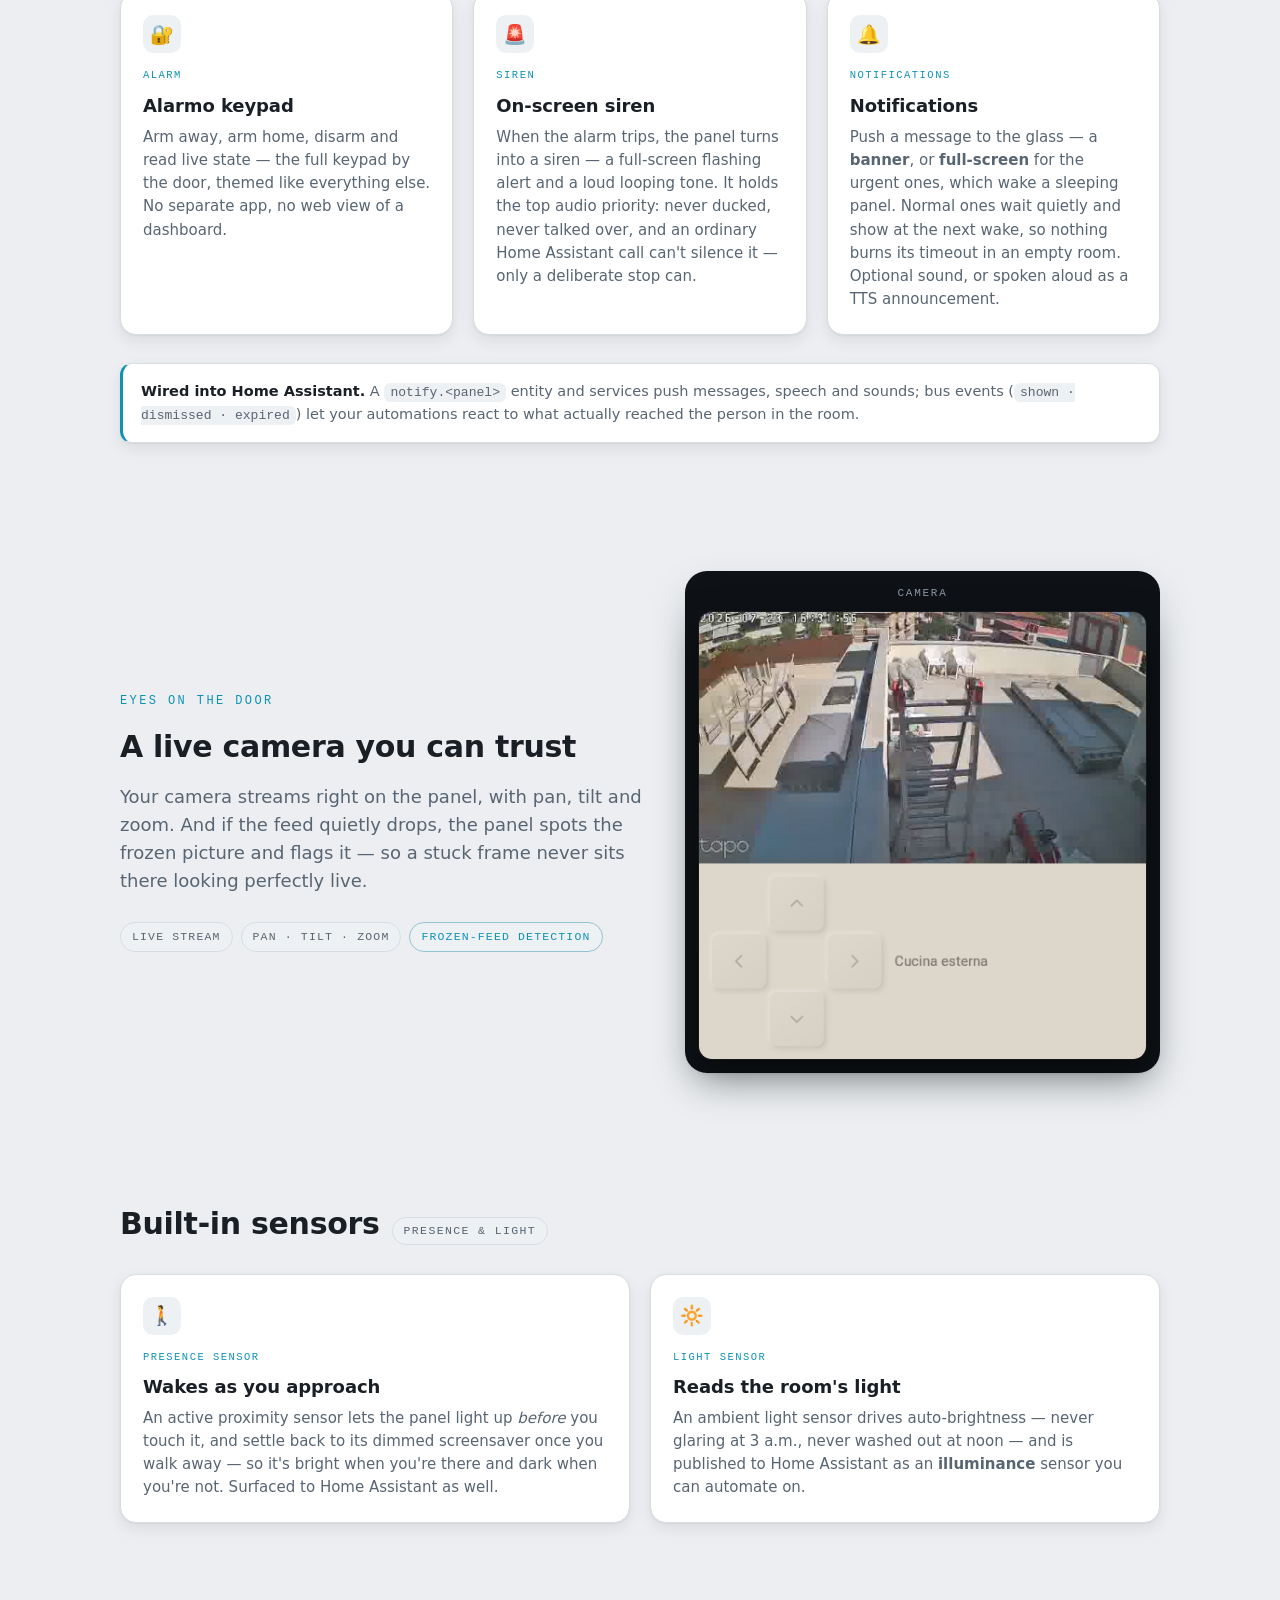
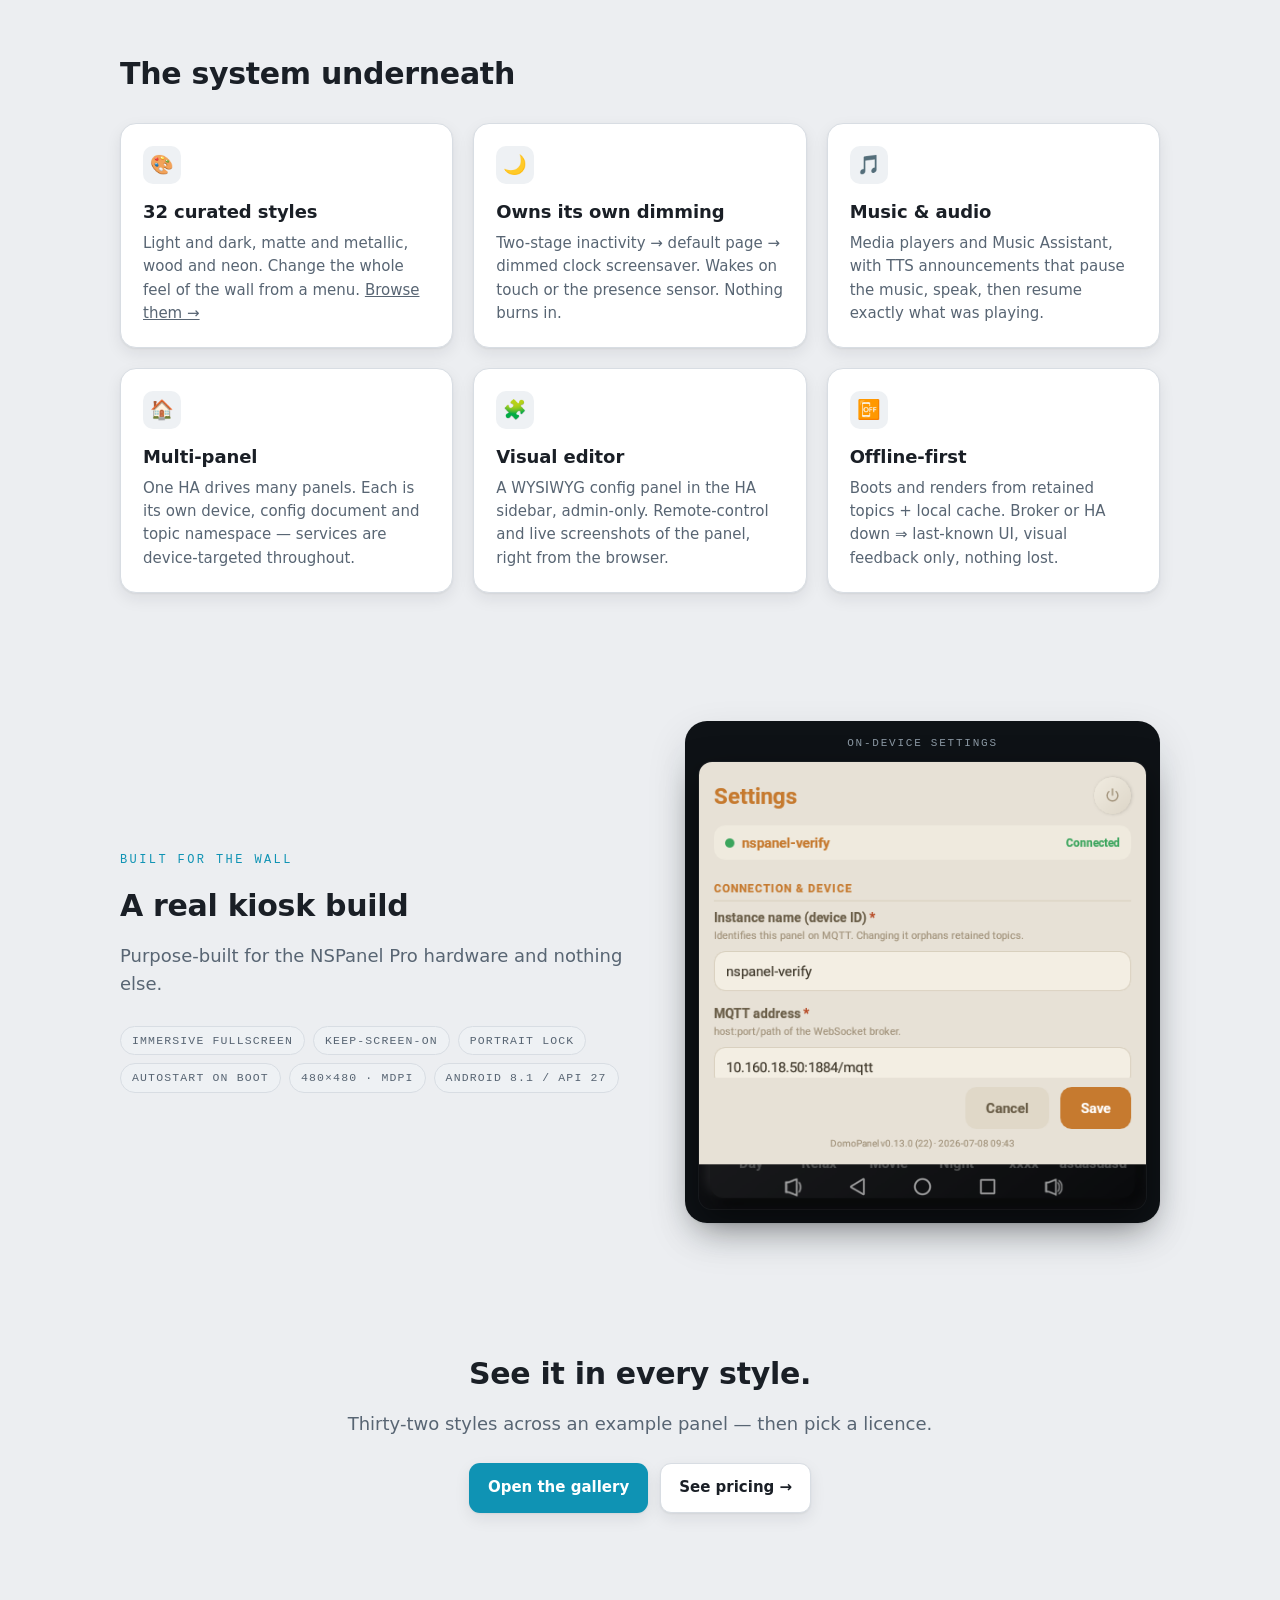
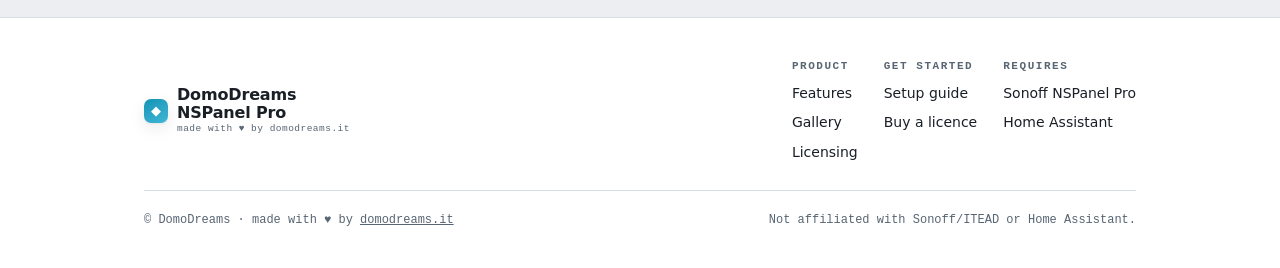
==== commit bc335c06: "release: v1.3.0 (vc35) - site" ====
--- a/site/features.html
+++ b/site/features.html
@@ -28,6 +28,7 @@
       <a href="gallery.html">Gallery</a>
       <a href="setup.html">Setup</a>
       <a href="licensing.html">Licensing</a>
+      <a href="https://github.com/domodreams/home-assistant-nspanel-pro" target="_blank" rel="noopener">GitHub</a>
       <button id="themeBtn" type="button" aria-label="Toggle color theme">☾ Dark</button>
       <a class="btn btn-primary btn-sm" href="licensing.html#buy">Unlock Pro</a>
     </nav>
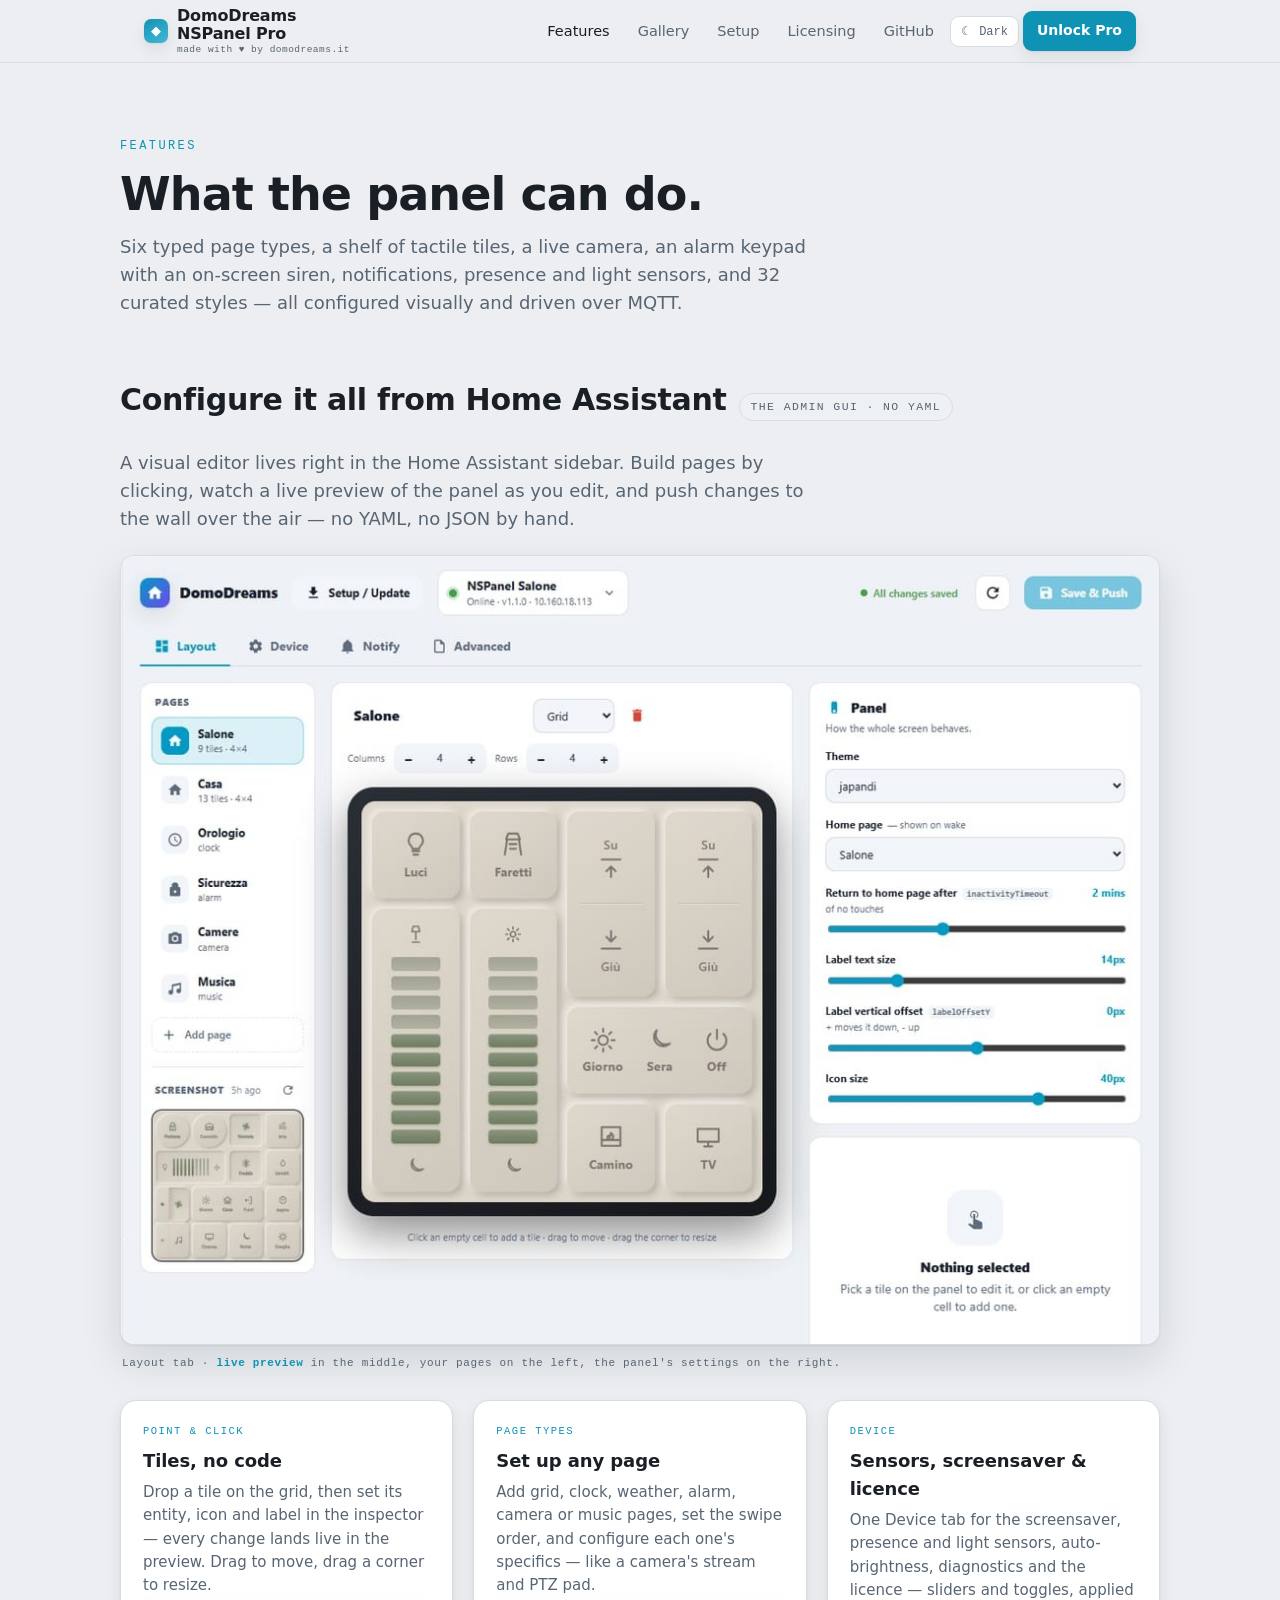
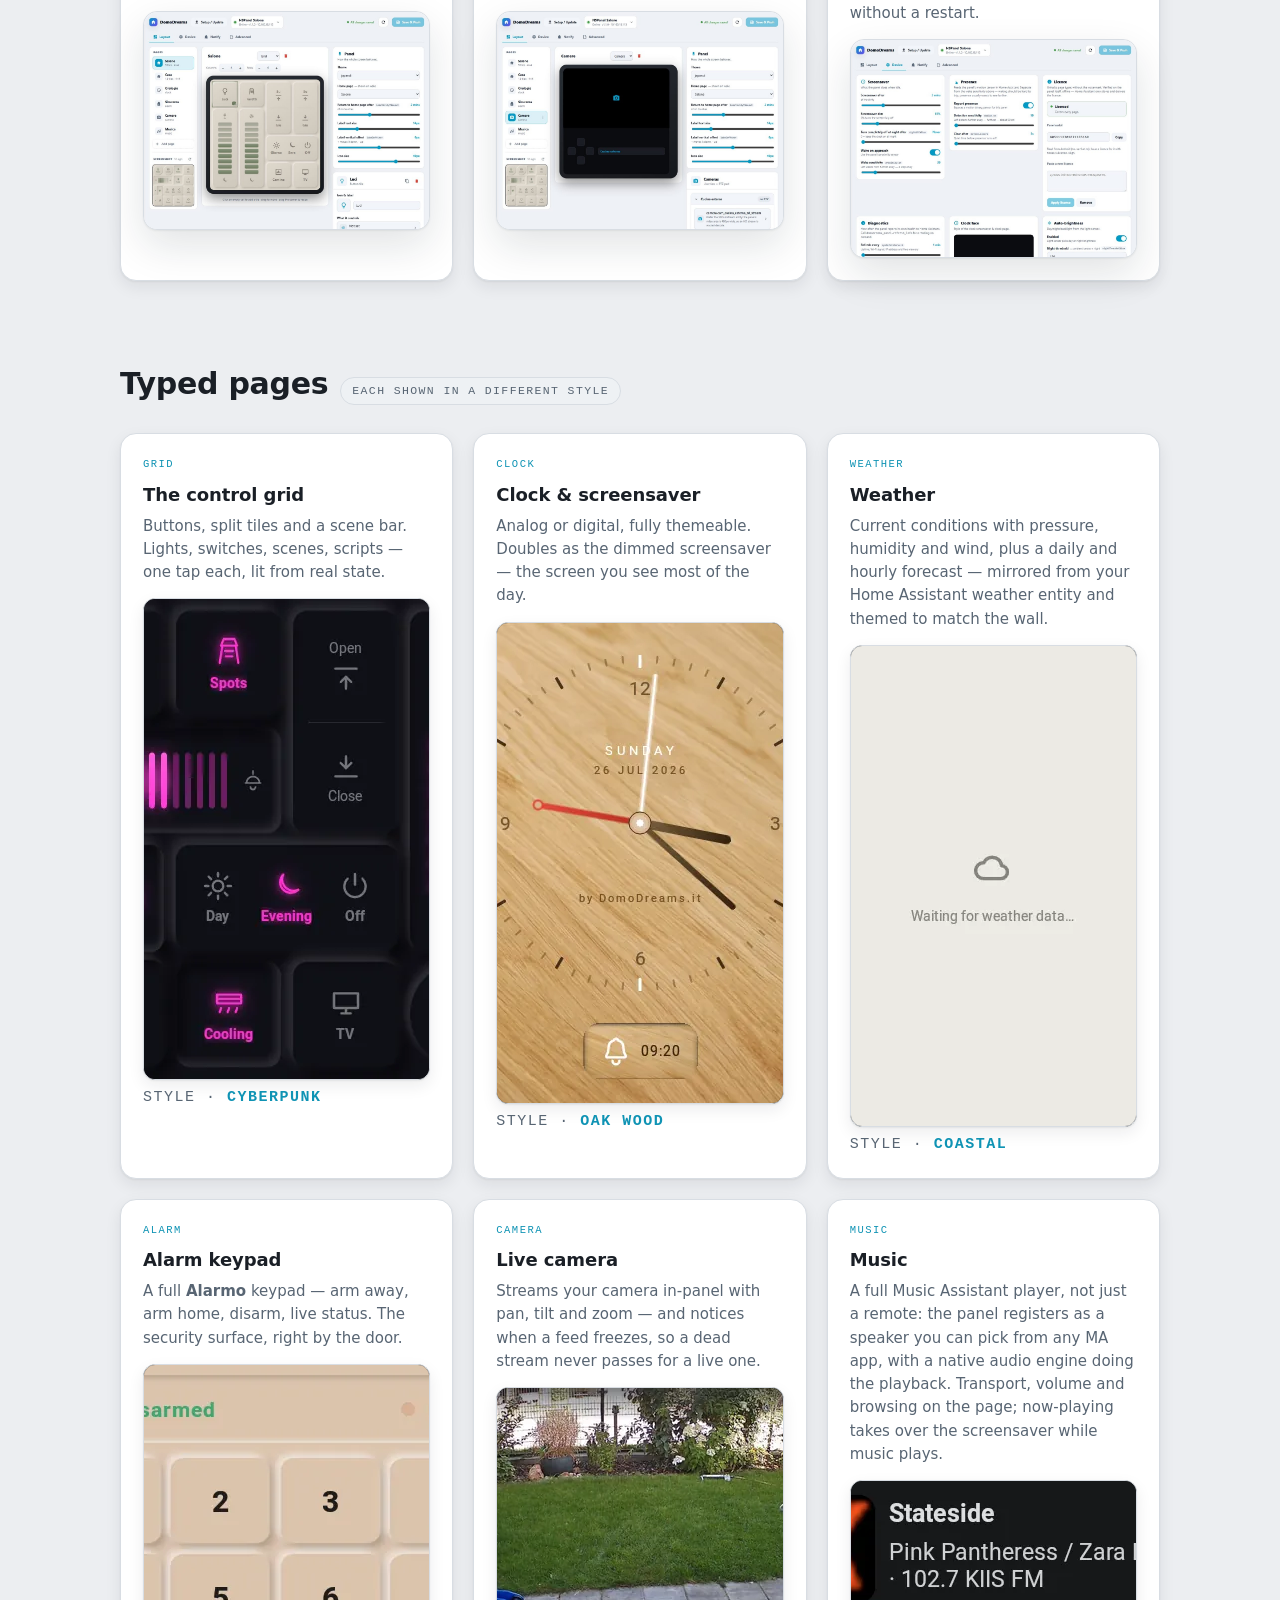
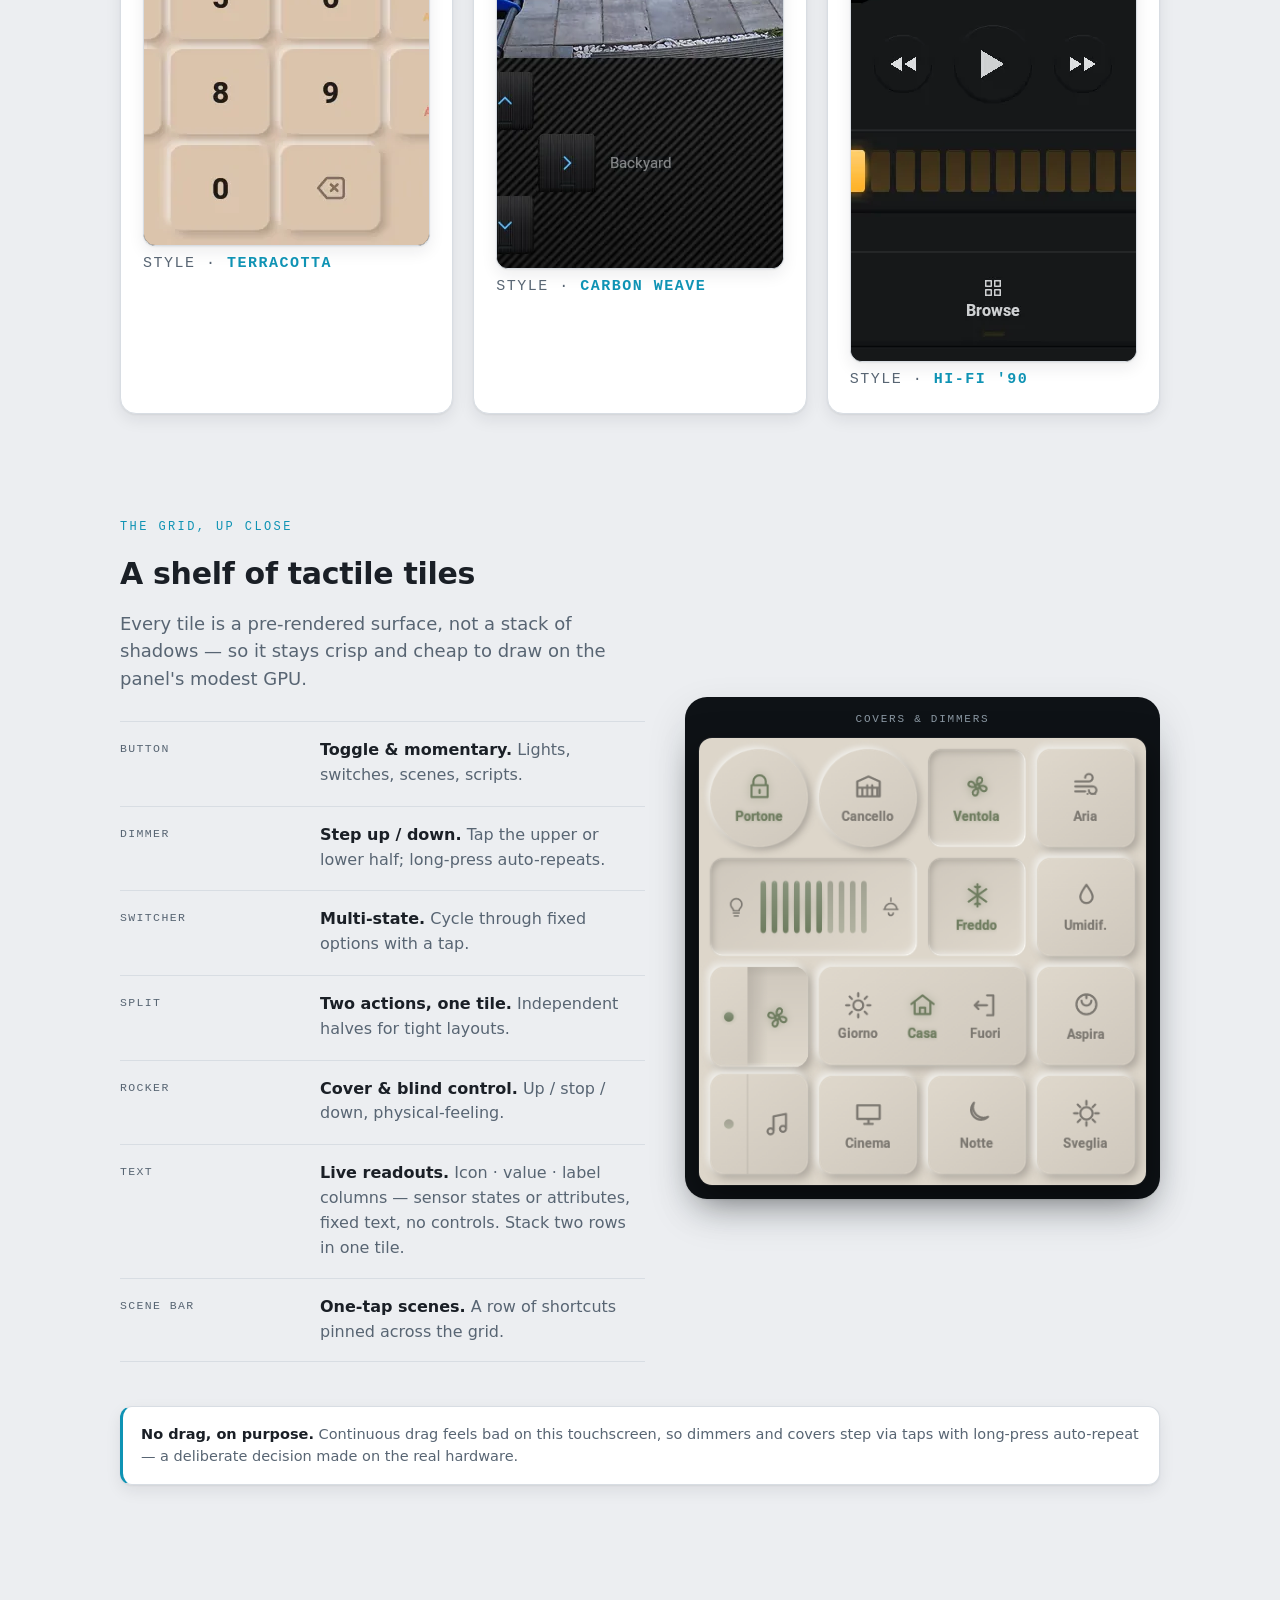
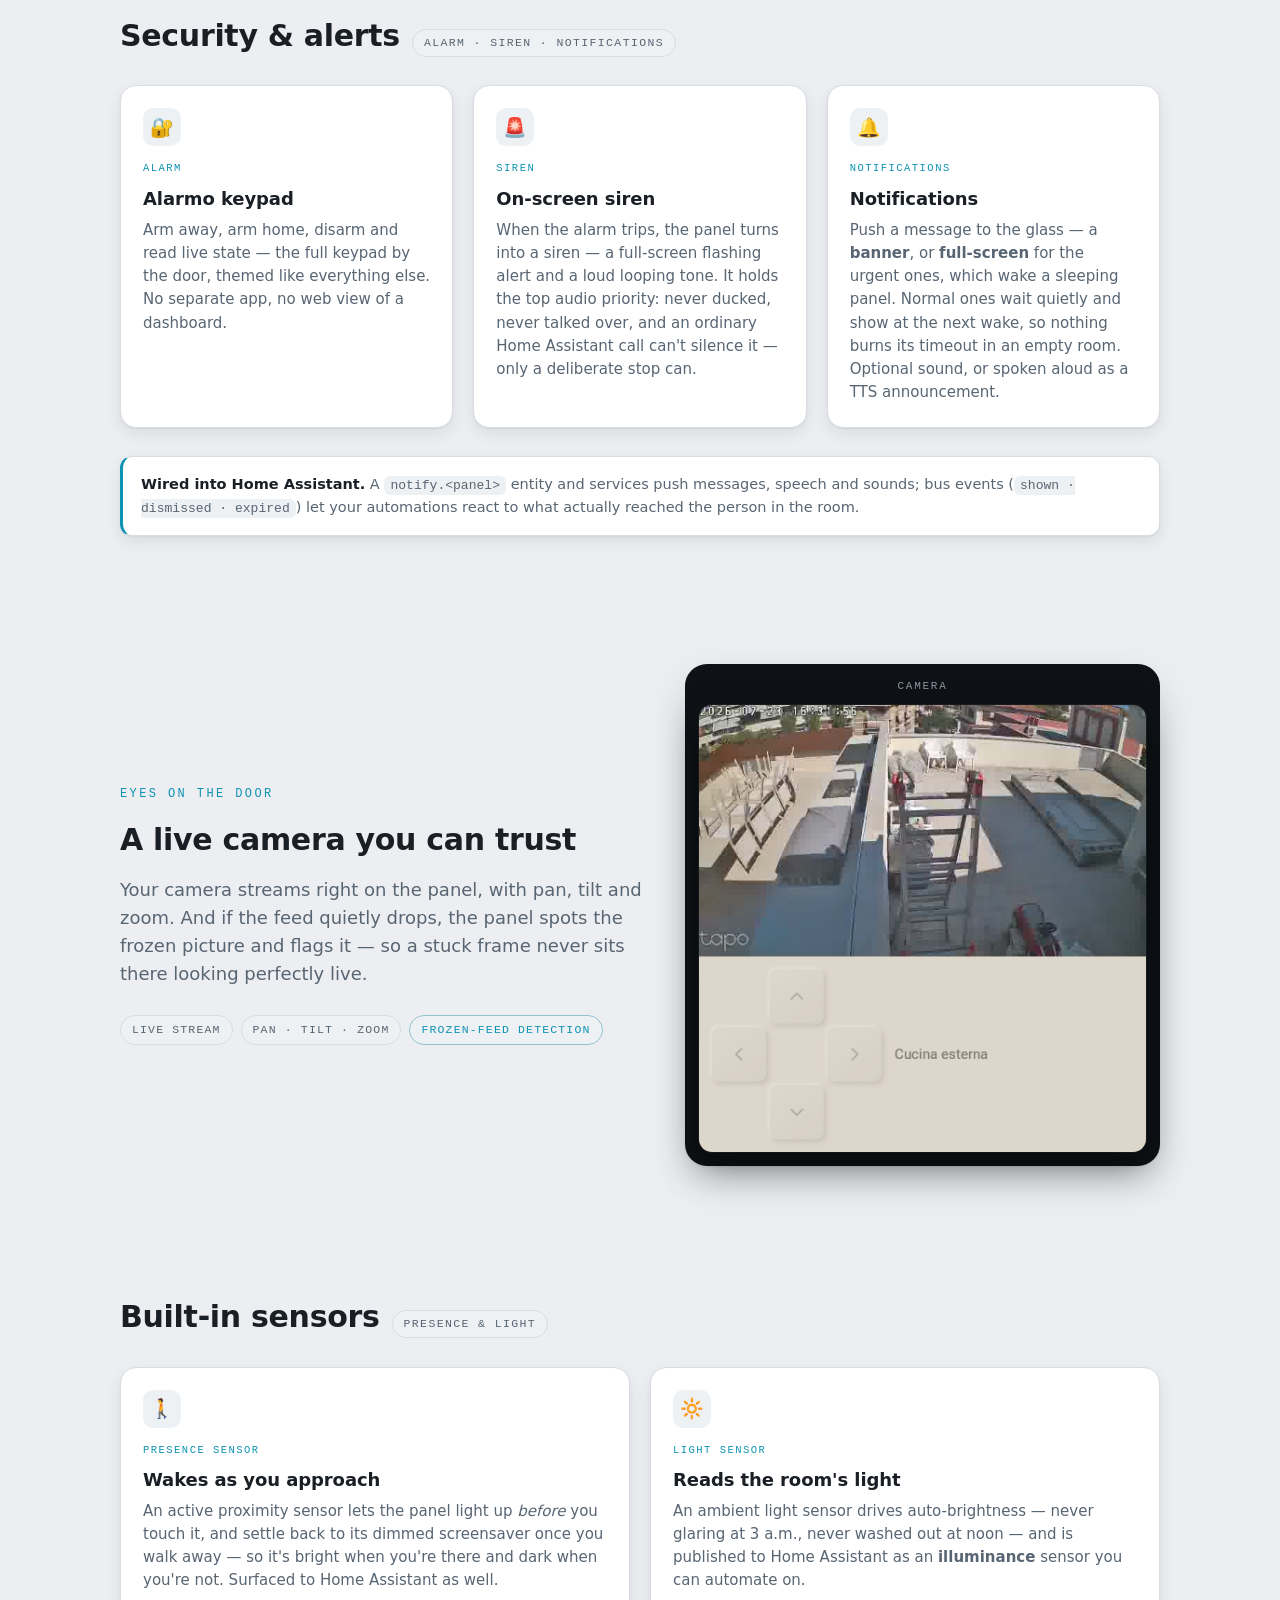
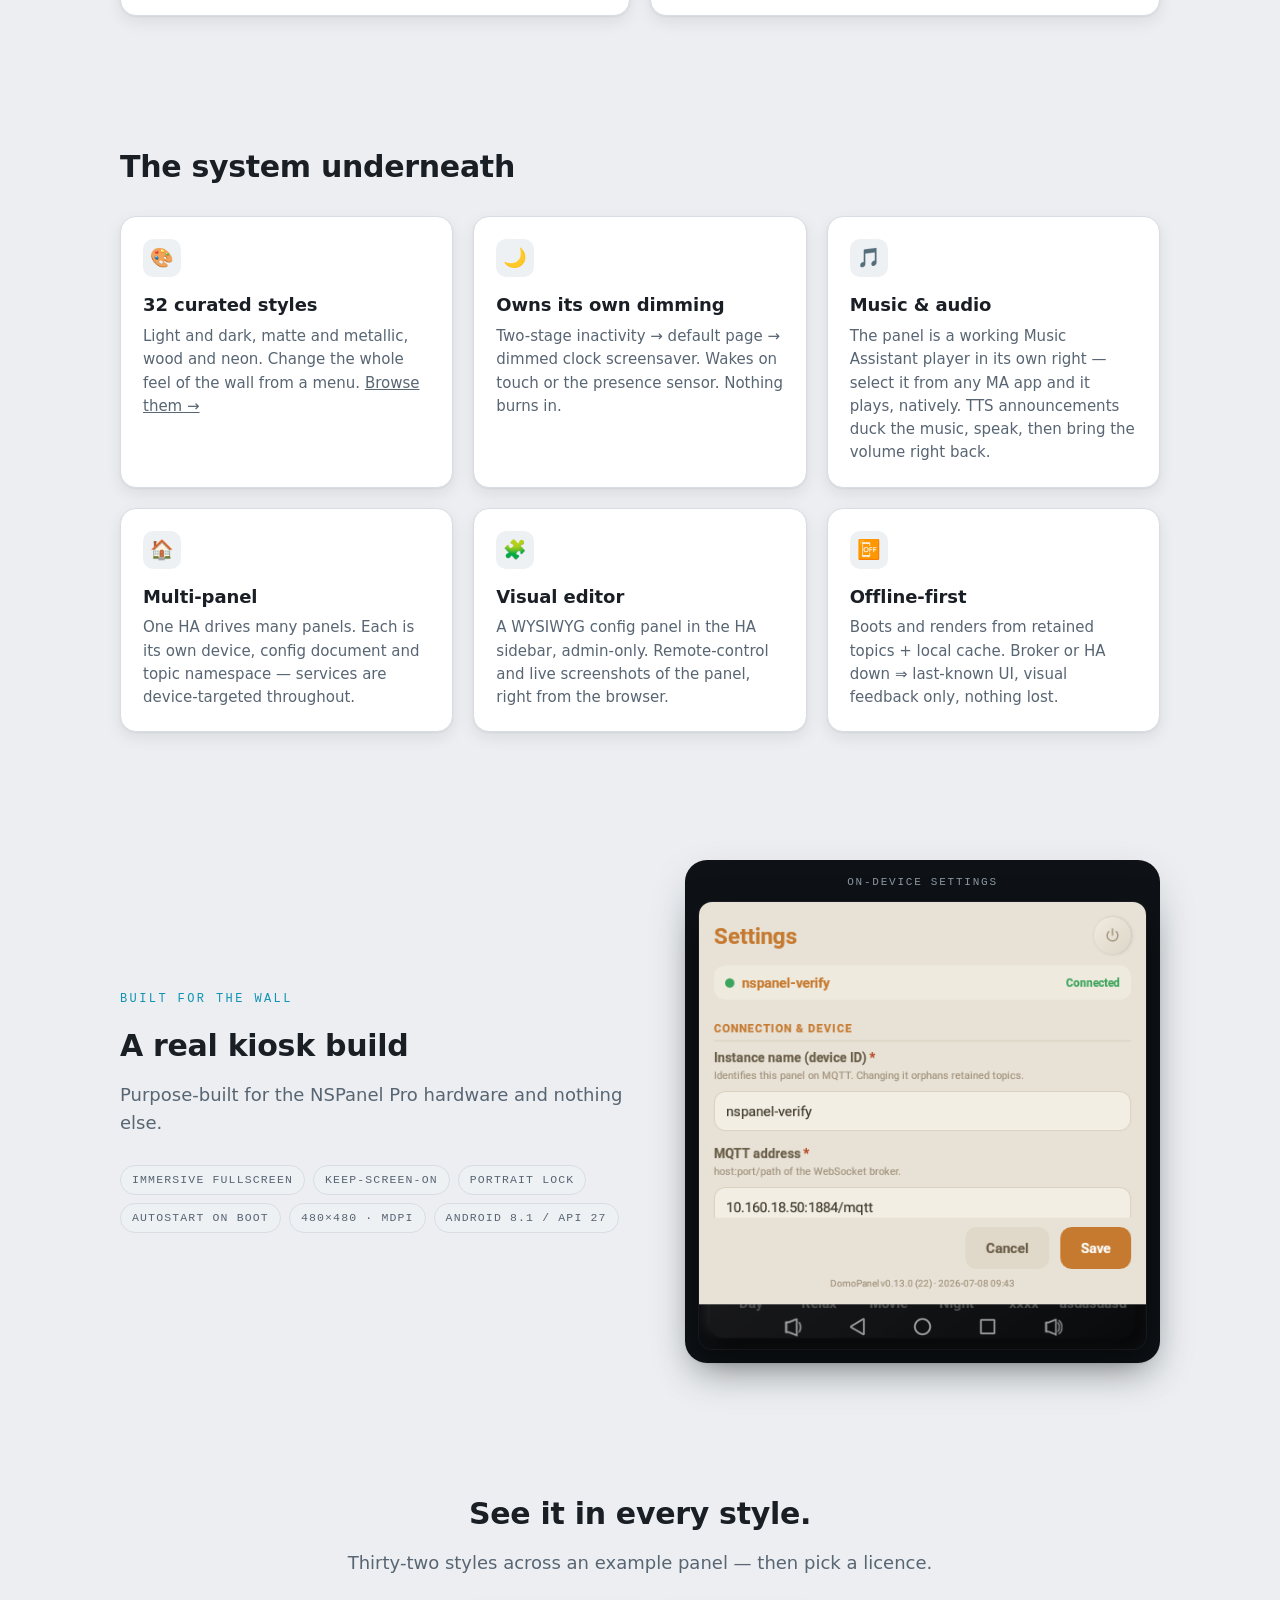
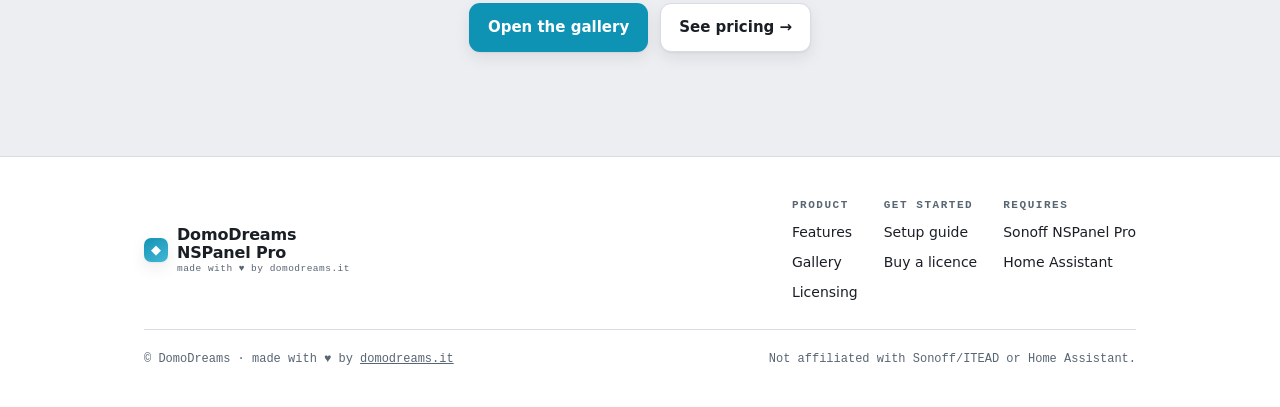
==== commit b6d9339e: "release: v1.4.0 (vc36) - site" ====
--- a/site/features.html
+++ b/site/features.html
@@ -132,8 +132,10 @@
       <div class="card">
         <p class="klabel">music</p>
         <h3>Music</h3>
-        <p>A media surface with transport and volume, wired to Home Assistant media players and
-          Music Assistant.</p>
+        <p>A full Music Assistant player, not just a remote: the panel registers as a speaker
+          you can pick from any MA app, with a native audio engine doing the playback. Transport,
+          volume and browsing on the page; now-playing takes over the screensaver while music
+          plays.</p>
         <div class="pt-shot"><img class="zoom" src="assets/gallery/hifi-90--music.webp" alt="Music page on the panel in the Hi-Fi '90 style" width="480" height="480" loading="lazy"></div>
         <p class="pt-theme">Style · <b>Hi-Fi '90</b></p>
       </div>
@@ -267,8 +269,9 @@
       <div class="card">
         <div class="ico">🎵</div>
         <h3>Music &amp; audio</h3>
-        <p>Media players and Music Assistant, with TTS announcements that pause the music, speak,
-          then resume exactly what was playing.</p>
+        <p>The panel is a working Music Assistant player in its own right — select it from any
+          MA app and it plays, natively. TTS announcements duck the music, speak, then bring the
+          volume right back.</p>
       </div>
       <div class="card">
         <div class="ico">🏠</div>
